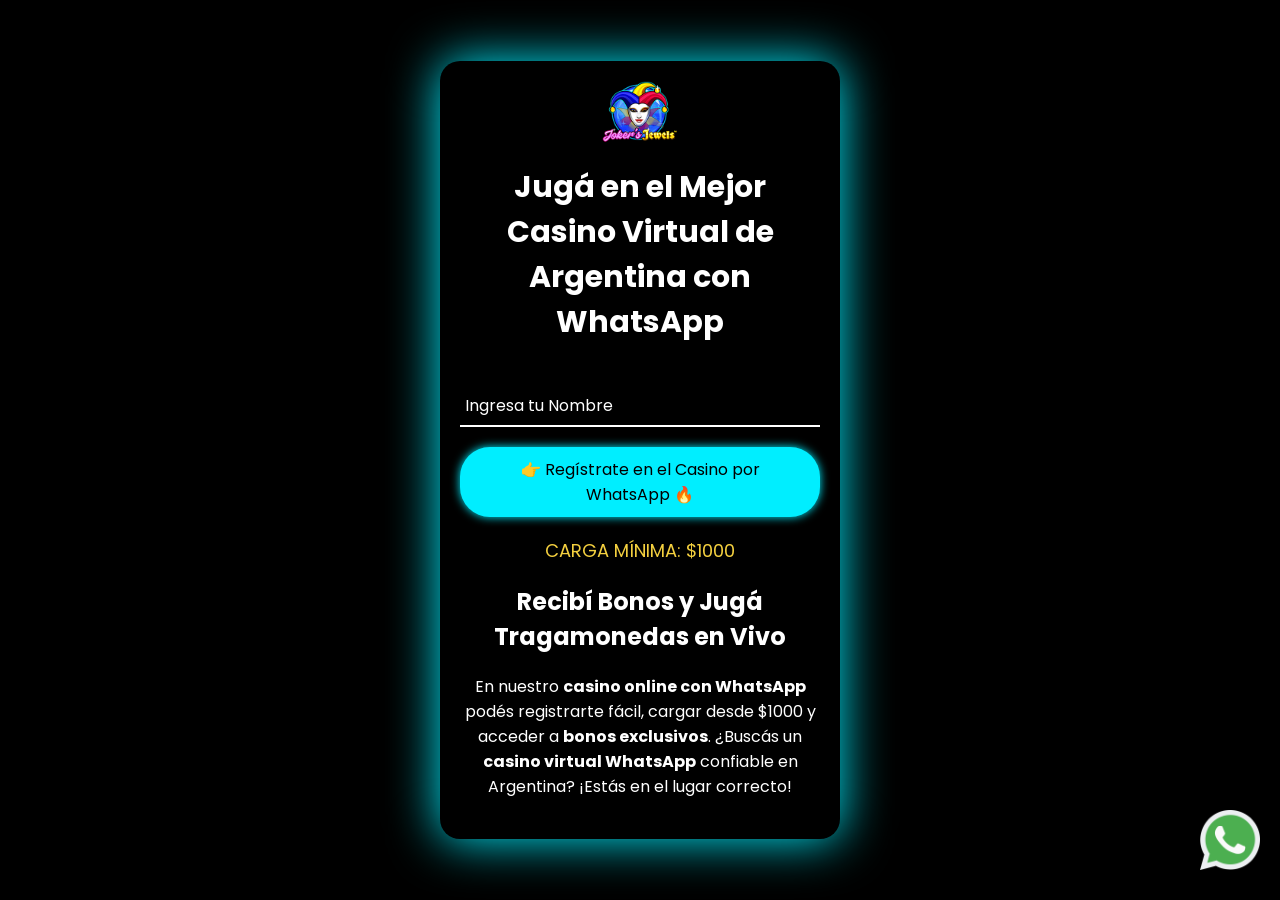
==== index.html @ bf9c5b41 "Update index.html" ====
<!DOCTYPE html>
<html lang="es">
<head>
  <meta charset="UTF-8">
  <meta http-equiv="X-UA-Compatible" content="IE=edge">
  <meta name="viewport" content="width=device-width, initial-scale=1.0">

  <!-- SEO -->
  <meta name="keywords" content="casino online whatsapp, casino online 24 horas whatsapp, casino whatsapp, casino virtual whatsapp, casino online argentina whatsapp, tragamonedas whatsapp, ruleta online whatsapp, bonos casino whatsapp">
  <meta name="description" content="Casino online 24 horas en Argentina con WhatsApp. Carga mínima $1000 y bonos exclusivos. Jugá tragamonedas y ruleta ya mismo.">

  <!-- Open Graph (Facebook, WhatsApp, etc.) -->
  <meta property="og:title" content="Casino Online WhatsApp 24H | Bonos desde $1000">
  <meta property="og:description" content="Jugá en el mejor casino online de Argentina con atención por WhatsApp, recargas desde $1000 y tragamonedas en vivo.">
  <meta property="og:image" content="https://casinovirtual24hrs.com/assets/preview.jpg">
  <meta property="og:url" content="https://casinovirtual24hrs.com/">
  <meta property="og:type" content="website">

  <!-- Twitter -->
  <meta name="twitter:card" content="summary_large_image">
  <meta name="twitter:title" content="Casino Virtual WhatsApp | Juega Online 24/7">
  <meta name="twitter:description" content="Casino online por WhatsApp, carga mínima $1000, bonos exclusivos y juegos 24/7.">
  <meta name="twitter:image" content="https://casinovirtual24hrs.com/assets/preview.jpg">

  <!-- Rendimiento -->
  <link rel="preconnect" href="https://fonts.gstatic.com" crossorigin>
  <link rel="preload" href="style.min.css" as="style">
  <link rel="preload" href="scrypt.mini.js" as="script">

  <!-- Schema Markup -->
  <script type="application/ld+json">
  {
    "@context": "https://schema.org",
    "@type": "OnlineCasino",
    "name": "Casino Virtual WhatsApp",
    "description": "Casino online 24h en Argentina con WhatsApp, tragamonedas, ruleta y bonos exclusivos desde $1000.",
    "url": "https://casinovirtual24hrs.com/",
    "telephone": "+5492975815752",
    "address": {
      "@type": "PostalAddress",
      "addressCountry": "AR"
    },
    "sameAs": [
      "https://www.facebook.com/tu-casino",
      "https://www.instagram.com/tu-casino"
    ]
  }
  </script>

  <link rel="shortcut icon" href="ganaencasa.png">
  <title>Casino Online WhatsApp 24h | Bonos Exclusivos en Argentina</title>
  <link rel="stylesheet" href="style.min.css">
</head>
<body>
  <div class="wrapper">
    <div class="content-wrapper">
      <img src="jokers-jewels.webp" alt="Tragamonedas Joker's Jewels" class="joker" loading="lazy">
      <h1>Casino Online WhatsApp 24h | Bonos Exclusivos</h1>
      <h2>Jugá en el Mejor Casino Virtual de Argentina con WhatsApp</h2>
      
   <form id="whatsapp-form">
  <div class="input-group">
    <input type="text" id="name" name="name" required>
    <label for="name">Ingresa tu Nombre</label>
  </div>
  <button type="submit" class="cta">👉 Regístrate en el Casino por WhatsApp 🔥</button>
</form>

      <p class="min-carga">CARGA MÍNIMA: $1000</p>

      <h3>Recibí Bonos y Jugá Tragamonedas en Vivo</h3>
      <p>En nuestro <strong>casino online con WhatsApp</strong> podés registrarte fácil, cargar desde $1000 y acceder a <strong>bonos exclusivos</strong>. ¿Buscás un <strong>casino virtual WhatsApp</strong> confiable en Argentina? ¡Estás en el lugar correcto!</p>
    </div>
  </div>

  <!-- Botón flotante de WhatsApp -->
  <button class="floating-button">
    <a href="https://wa.link/wm9668" target="_blank" rel="noopener noreferrer">
      <img src="whatsapp.webp" alt="WhatsApp">
    </a>
  </button>

  <script src="scrypt.mini.js" defer></script>
</body>
</html>
---- style.min.css ----
@import url(https://fonts.googleapis.com/css2?family=Poppins:wght@300;400;500;600;700;800;900&display=swap);h2,h3,img,p{margin-bottom:20px}.input-group input,h2,h3,p{color:#fff}.floating-button{position:fixed;bottom:20px;right:20px;width:60px;height:60px;border-radius:50%;display:flex;justify-content:center;align-items:center;z-index:1000;box-shadow:none;background-color:#fff0;border:none}.wrapper,body{background:#000}.floating-button img{width:60px;height:60px;display:block}*{margin:0;padding:0;box-sizing:border-box;font-family:Poppins,sans-serif}body{display:flex;justify-content:center;align-items:center;min-height:100vh}.wrapper{position:relative;width:90%;max-width:400px;height:auto;box-shadow:0 0 50px #0ef;border-radius:20px;padding:20px;overflow:hidden}.wrapper:hover{animation:1s linear infinite animate}@keyframes animate{100%{filter:hue-rotate(360deg)}}.content-wrapper{display:flex;flex-direction:column;align-items:center;text-align:center}h2{font-size:30px}h3{font-size:24px}h1{font-size:1px}.cta,.input-group input,p{font-size:16px}img{width:80px}.input-group{position:relative;margin:20px 0;width:100%;border-bottom:2px solid #fff}.input-group label{position:absolute;top:50%;left:5px;transform:translateY(-50%);font-size:16px;color:#fff;pointer-events:none;transition:.5s}.input-group input{width:100%;height:40px;padding:0 5px;background:0 0;border:none;outline:0}.input-group input:focus~label,.input-group input:valid~label{top:-5px}.cta{display:inline-block;background-color:#0ef;color:#000;padding:10px 20px;text-decoration:none;border-radius:30px;box-shadow:0 0 10px #0ef;transition:background-color .3s;border:none;cursor:pointer}.cta:hover{background-color:#0bc}.min-carga{font-size:18px;color:#f4d03f;margin-top:20px}@media (max-width:600px){.wrapper{width:95%;padding:15px}h2,h3{font-size:24px}img{width:60px}.cta,.input-group input,p{font-size:14px}.cta{padding:8px 16px}.min-carga{font-size:16px}}
---- style.min.css ----
@import url(https://fonts.googleapis.com/css2?family=Poppins:wght@300;400;500;600;700;800;900&display=swap);h2,h3,img,p{margin-bottom:20px}.input-group input,h2,h3,p{color:#fff}.floating-button{position:fixed;bottom:20px;right:20px;width:60px;height:60px;border-radius:50%;display:flex;justify-content:center;align-items:center;z-index:1000;box-shadow:none;background-color:#fff0;border:none}.wrapper,body{background:#000}.floating-button img{width:60px;height:60px;display:block}*{margin:0;padding:0;box-sizing:border-box;font-family:Poppins,sans-serif}body{display:flex;justify-content:center;align-items:center;min-height:100vh}.wrapper{position:relative;width:90%;max-width:400px;height:auto;box-shadow:0 0 50px #0ef;border-radius:20px;padding:20px;overflow:hidden}.wrapper:hover{animation:1s linear infinite animate}@keyframes animate{100%{filter:hue-rotate(360deg)}}.content-wrapper{display:flex;flex-direction:column;align-items:center;text-align:center}h2{font-size:30px}h3{font-size:24px}h1{font-size:1px}.cta,.input-group input,p{font-size:16px}img{width:80px}.input-group{position:relative;margin:20px 0;width:100%;border-bottom:2px solid #fff}.input-group label{position:absolute;top:50%;left:5px;transform:translateY(-50%);font-size:16px;color:#fff;pointer-events:none;transition:.5s}.input-group input{width:100%;height:40px;padding:0 5px;background:0 0;border:none;outline:0}.input-group input:focus~label,.input-group input:valid~label{top:-5px}.cta{display:inline-block;background-color:#0ef;color:#000;padding:10px 20px;text-decoration:none;border-radius:30px;box-shadow:0 0 10px #0ef;transition:background-color .3s;border:none;cursor:pointer}.cta:hover{background-color:#0bc}.min-carga{font-size:18px;color:#f4d03f;margin-top:20px}@media (max-width:600px){.wrapper{width:95%;padding:15px}h2,h3{font-size:24px}img{width:60px}.cta,.input-group input,p{font-size:14px}.cta{padding:8px 16px}.min-carga{font-size:16px}}
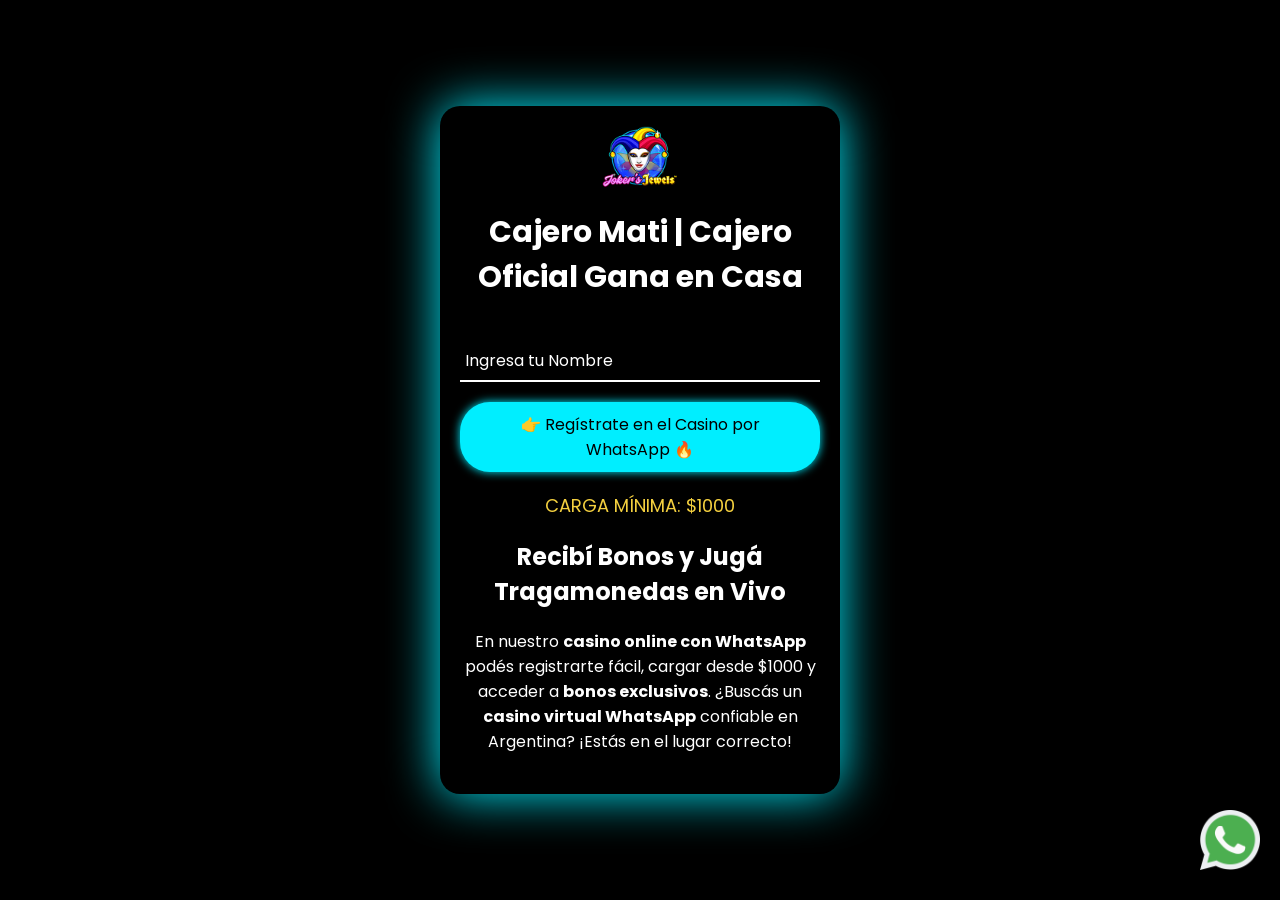
==== commit 39c91dfa: "Update index.html" ====
--- a/index.html
+++ b/index.html
@@ -56,7 +56,7 @@
     <div class="content-wrapper">
       <img src="jokers-jewels.webp" alt="Tragamonedas Joker's Jewels" class="joker" loading="lazy">
       <h1>Casino Online WhatsApp 24h | Bonos Exclusivos</h1>
-      <h2>Jugá en el Mejor Casino Virtual de Argentina con WhatsApp</h2>
+      <h2>Cajero Mati | Cajero Oficial Gana en Casa</h2>
       
    <form id="whatsapp-form">
   <div class="input-group">
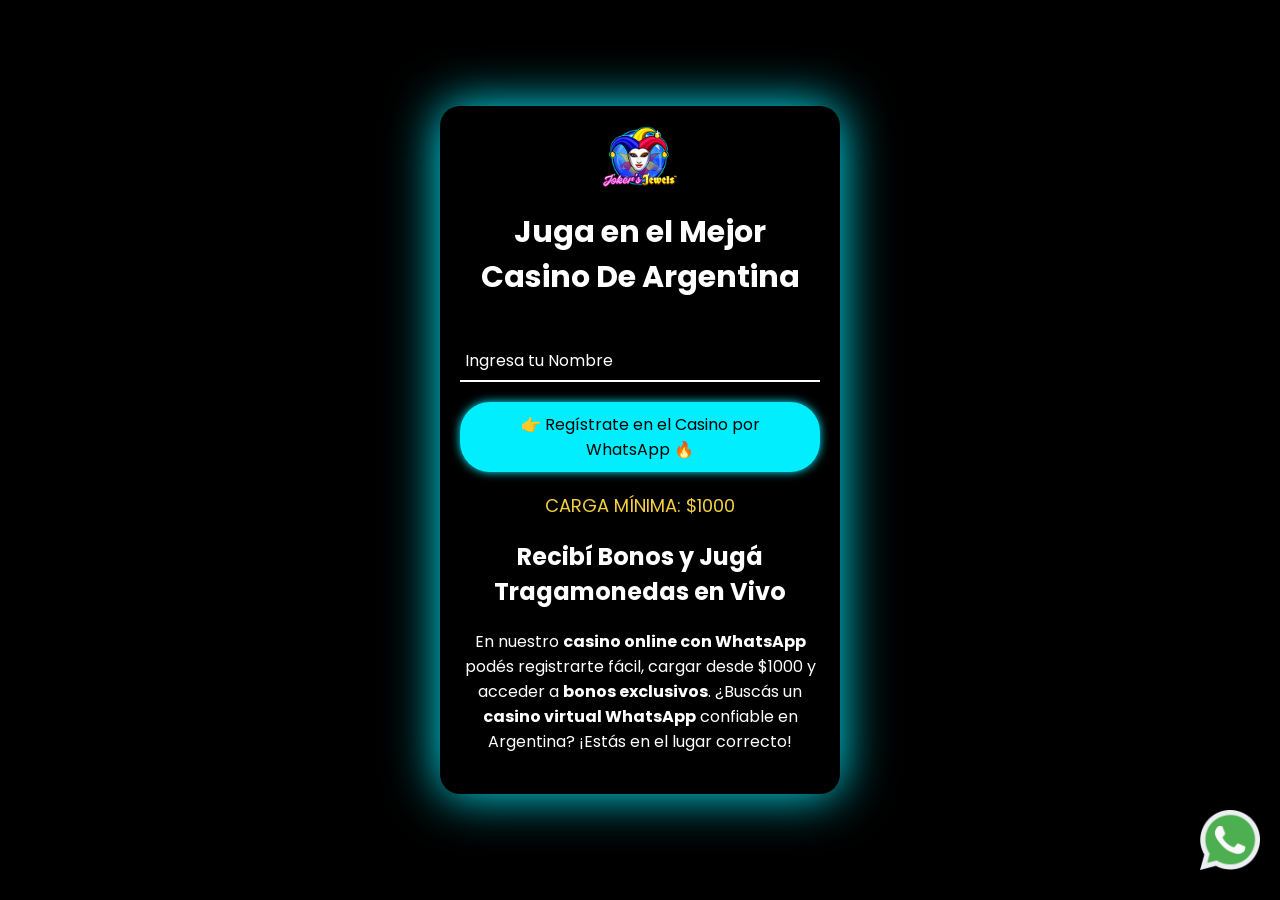
==== commit 5725d663: "Update index.html" ====
--- a/index.html
+++ b/index.html
@@ -56,7 +56,7 @@
     <div class="content-wrapper">
       <img src="jokers-jewels.webp" alt="Tragamonedas Joker's Jewels" class="joker" loading="lazy">
       <h1>Casino Online WhatsApp 24h | Bonos Exclusivos</h1>
-      <h2>Cajero Mati | Cajero Oficial Gana en Casa</h2>
+      <h2>Juga en el Mejor Casino De Argentina</h2>
       
    <form id="whatsapp-form">
   <div class="input-group">
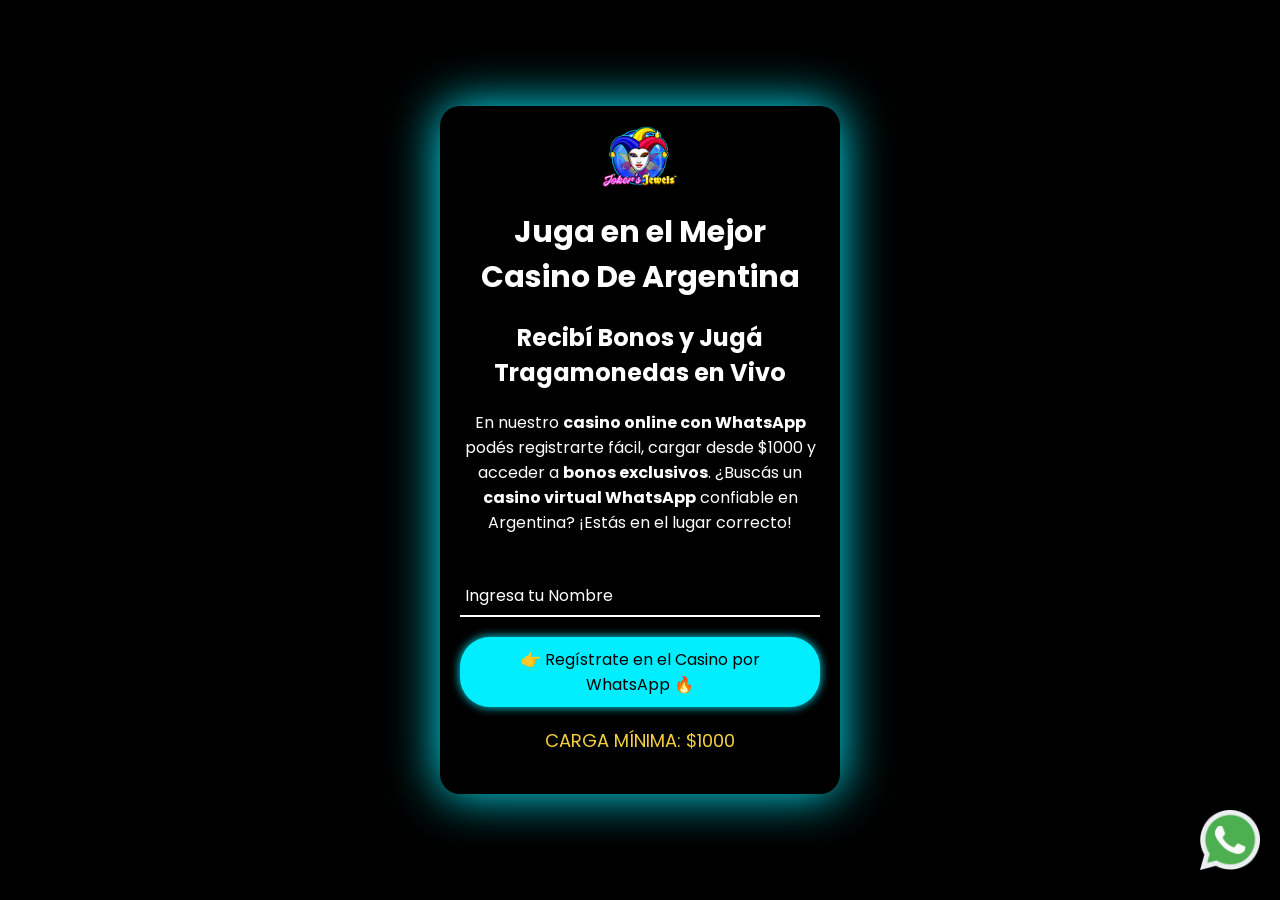
==== commit e4c2b56d: "Update index.html" ====
--- a/index.html
+++ b/index.html
@@ -57,7 +57,8 @@
       <img src="jokers-jewels.webp" alt="Tragamonedas Joker's Jewels" class="joker" loading="lazy">
       <h1>Casino Online WhatsApp 24h | Bonos Exclusivos</h1>
       <h2>Juga en el Mejor Casino De Argentina</h2>
-      
+       <h3>Recibí Bonos y Jugá Tragamonedas en Vivo</h3>
+      <p>En nuestro <strong>casino online con WhatsApp</strong> podés registrarte fácil, cargar desde $1000 y acceder a <strong>bonos exclusivos</strong>. ¿Buscás un <strong>casino virtual WhatsApp</strong> confiable en Argentina? ¡Estás en el lugar correcto!</p>
    <form id="whatsapp-form">
   <div class="input-group">
     <input type="text" id="name" name="name" required>
@@ -67,9 +68,6 @@
 </form>
 
       <p class="min-carga">CARGA MÍNIMA: $1000</p>
-
-      <h3>Recibí Bonos y Jugá Tragamonedas en Vivo</h3>
-      <p>En nuestro <strong>casino online con WhatsApp</strong> podés registrarte fácil, cargar desde $1000 y acceder a <strong>bonos exclusivos</strong>. ¿Buscás un <strong>casino virtual WhatsApp</strong> confiable en Argentina? ¡Estás en el lugar correcto!</p>
     </div>
   </div>
 
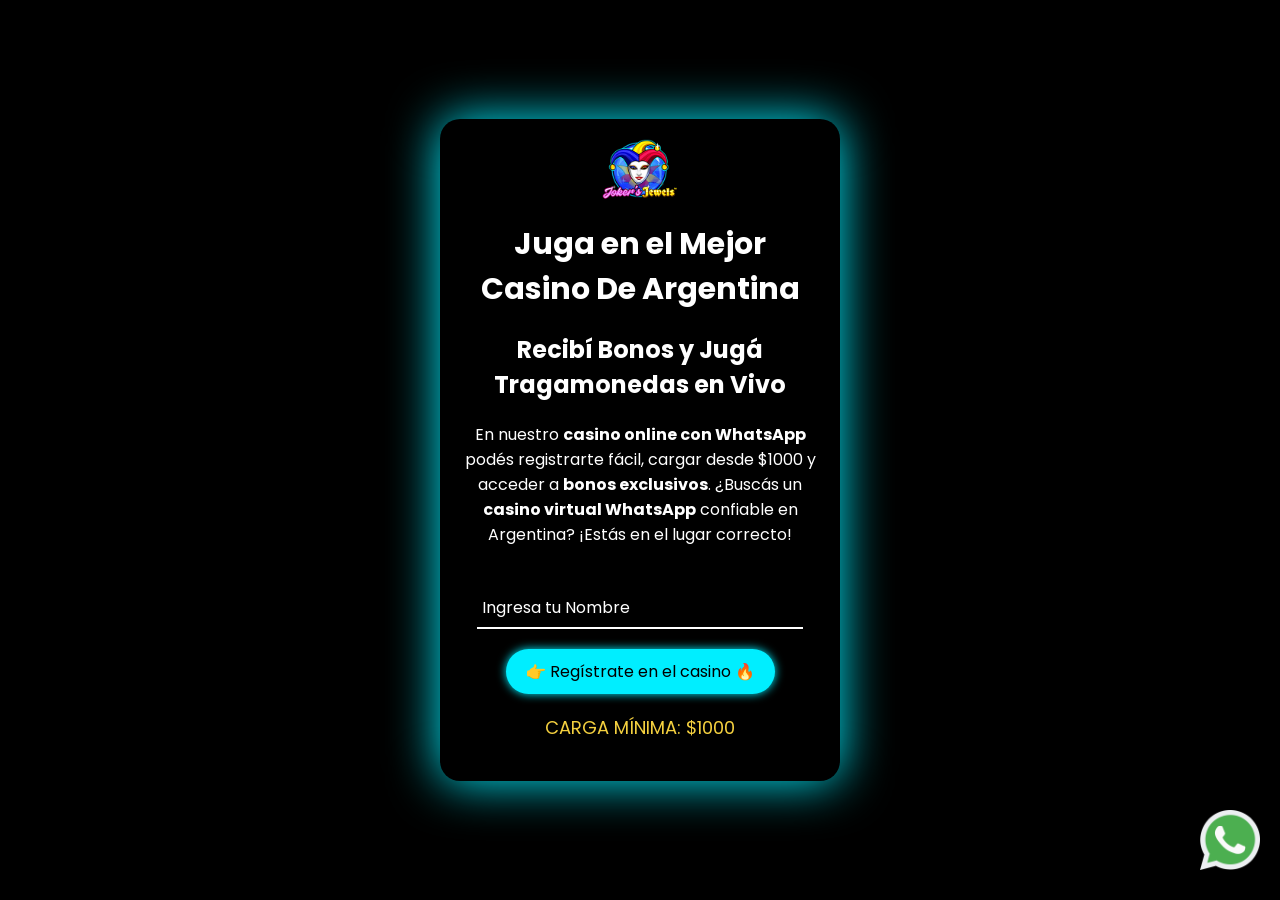
==== commit e48950c9: "Update index.html" ====
--- a/index.html
+++ b/index.html
@@ -64,7 +64,7 @@
     <input type="text" id="name" name="name" required>
     <label for="name">Ingresa tu Nombre</label>
   </div>
-  <button type="submit" class="cta">👉 Regístrate en el Casino por WhatsApp 🔥</button>
+  <button type="submit" class="cta">👉 Regístrate en el casino 🔥</button>
 </form>
 
       <p class="min-carga">CARGA MÍNIMA: $1000</p>
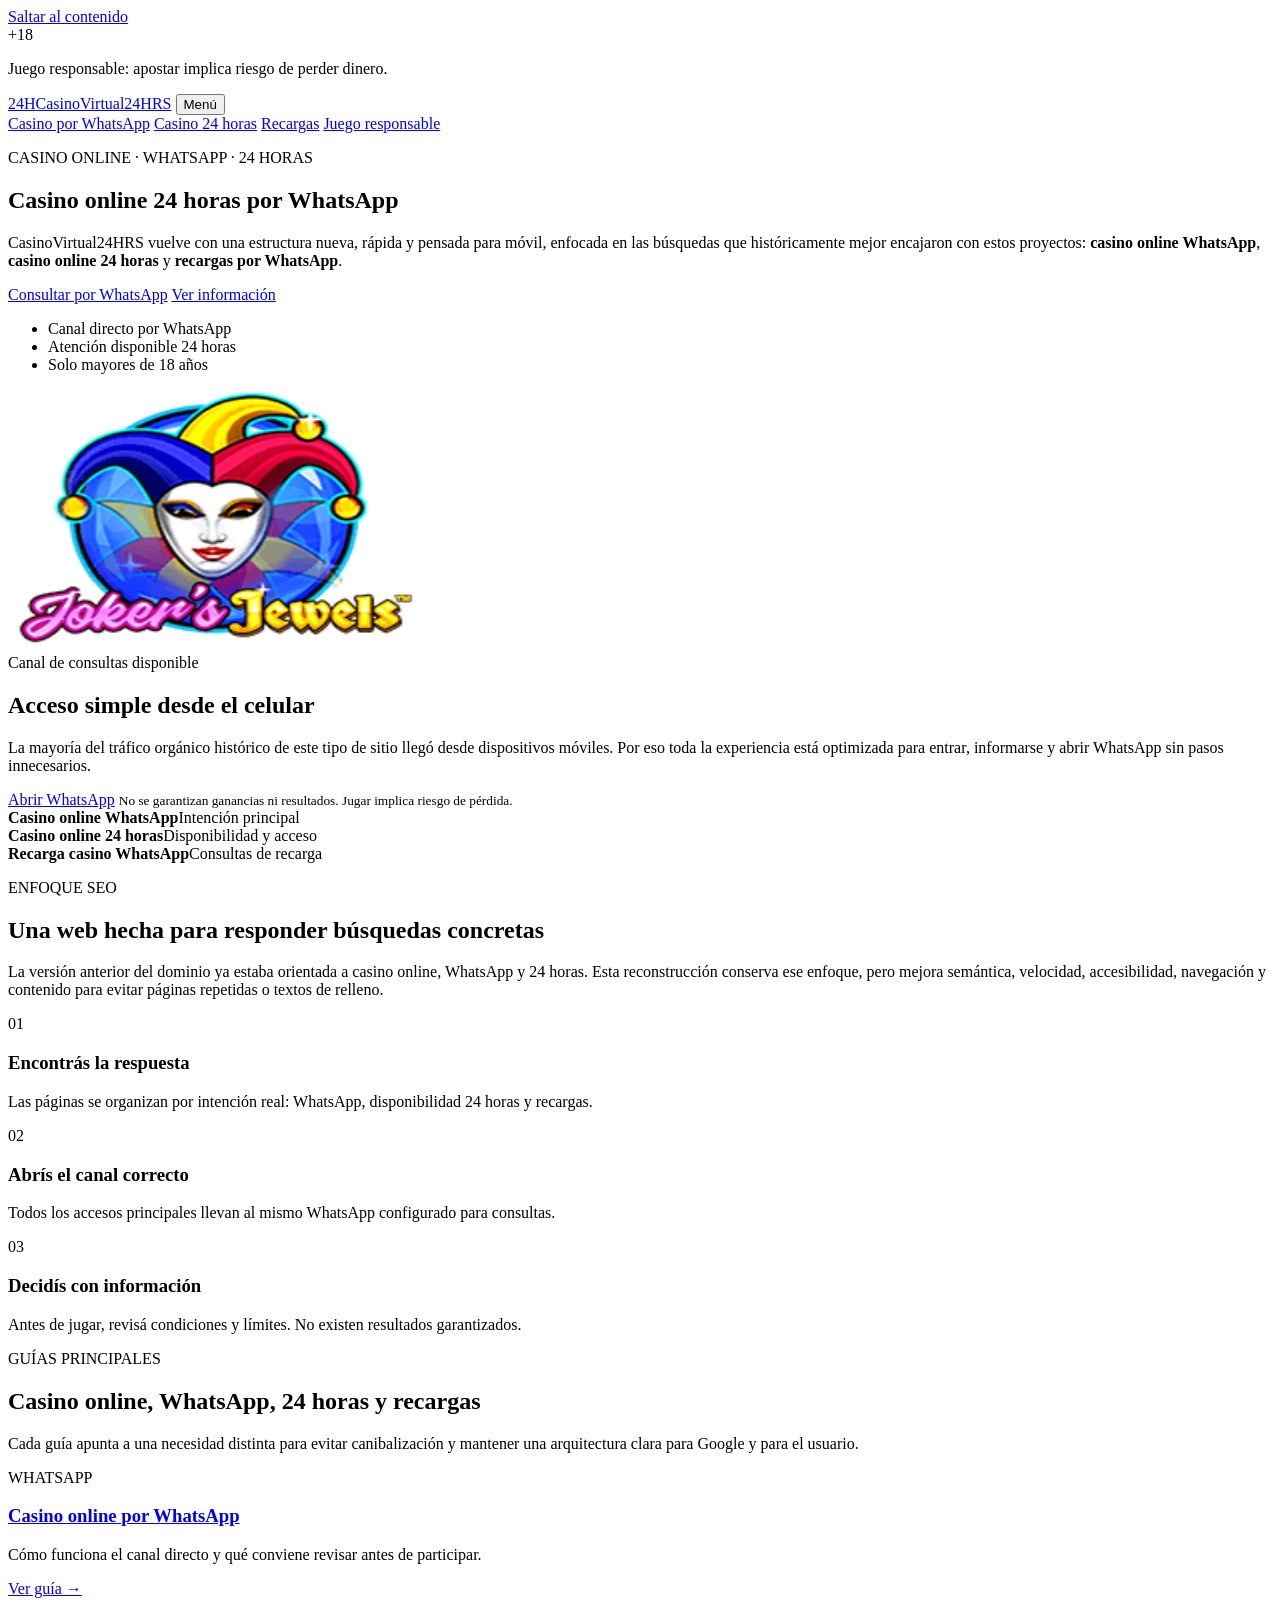
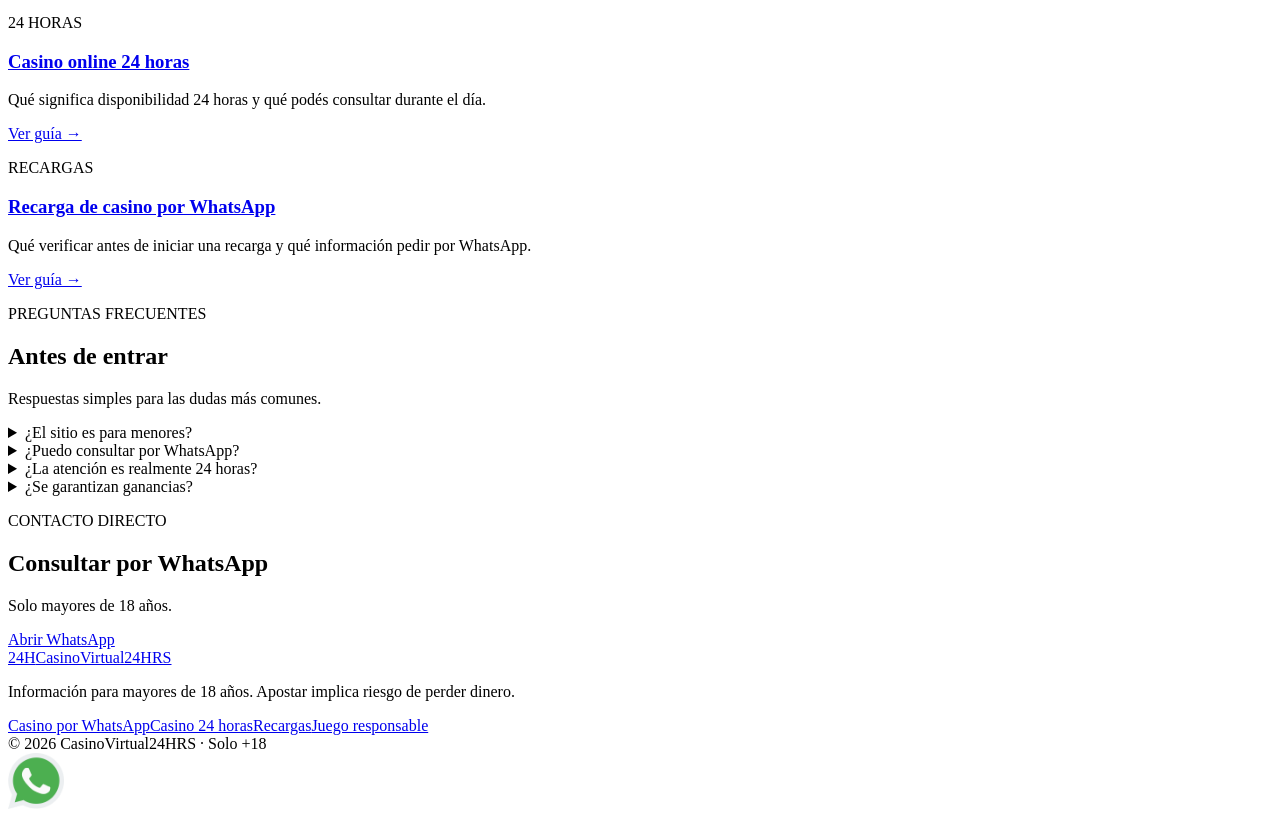
==== commit 9c828445: "Rebuild casinovirtual24hrs home for historical SEO intent" ====
--- a/index.html
+++ b/index.html
@@ -1,84 +1,140 @@
-<!DOCTYPE html>
-<html lang="es">
-<head>
-  <meta charset="UTF-8">
-  <meta http-equiv="X-UA-Compatible" content="IE=edge">
-  <meta name="viewport" content="width=device-width, initial-scale=1.0">
-
-  <!-- SEO -->
-  <meta name="keywords" content="casino online whatsapp, casino online 24 horas whatsapp, casino whatsapp, casino virtual whatsapp, casino online argentina whatsapp, tragamonedas whatsapp, ruleta online whatsapp, bonos casino whatsapp">
-  <meta name="description" content="Casino online 24 horas en Argentina con WhatsApp. Carga mínima $1000 y bonos exclusivos. Jugá tragamonedas y ruleta ya mismo.">
-
-  <!-- Open Graph (Facebook, WhatsApp, etc.) -->
-  <meta property="og:title" content="Casino Online WhatsApp 24H | Bonos desde $1000">
-  <meta property="og:description" content="Jugá en el mejor casino online de Argentina con atención por WhatsApp, recargas desde $1000 y tragamonedas en vivo.">
-  <meta property="og:image" content="https://casinovirtual24hrs.com/assets/preview.jpg">
-  <meta property="og:url" content="https://casinovirtual24hrs.com/">
-  <meta property="og:type" content="website">
-
-  <!-- Twitter -->
-  <meta name="twitter:card" content="summary_large_image">
-  <meta name="twitter:title" content="Casino Virtual WhatsApp | Juega Online 24/7">
-  <meta name="twitter:description" content="Casino online por WhatsApp, carga mínima $1000, bonos exclusivos y juegos 24/7.">
-  <meta name="twitter:image" content="https://casinovirtual24hrs.com/assets/preview.jpg">
-
-  <!-- Rendimiento -->
-  <link rel="preconnect" href="https://fonts.gstatic.com" crossorigin>
-  <link rel="preload" href="style.min.css" as="style">
-  <link rel="preload" href="scrypt.mini.js" as="script">
-
-  <!-- Schema Markup -->
-  <script type="application/ld+json">
-  {
-    "@context": "https://schema.org",
-    "@type": "OnlineCasino",
-    "name": "Casino Virtual WhatsApp",
-    "description": "Casino online 24h en Argentina con WhatsApp, tragamonedas, ruleta y bonos exclusivos desde $1000.",
-    "url": "https://casinovirtual24hrs.com/",
-    "telephone": "+5492975815752",
-    "address": {
-      "@type": "PostalAddress",
-      "addressCountry": "AR"
-    },
-    "sameAs": [
-      "https://www.facebook.com/tu-casino",
-      "https://www.instagram.com/tu-casino"
-    ]
-  }
-  </script>
-
-  <link rel="shortcut icon" href="ganaencasa.png">
-  <title>Casino Online WhatsApp 24h | Bonos Exclusivos en Argentina</title>
-  <link rel="stylesheet" href="style.min.css">
-</head>
-<body>
-  <div class="wrapper">
-    <div class="content-wrapper">
-      <img src="jokers-jewels.webp" alt="Tragamonedas Joker's Jewels" class="joker" loading="lazy">
-      <h1>Casino Online WhatsApp 24h | Bonos Exclusivos</h1>
-      <h2>Juga en el Mejor Casino De Argentina</h2>
-       <h3>Recibí Bonos y Jugá Tragamonedas en Vivo</h3>
-      <p>En nuestro <strong>casino online con WhatsApp</strong> podés registrarte fácil, cargar desde $1000 y acceder a <strong>bonos exclusivos</strong>. ¿Buscás un <strong>casino virtual WhatsApp</strong> confiable en Argentina? ¡Estás en el lugar correcto!</p>
-   <form id="whatsapp-form">
-  <div class="input-group">
-    <input type="text" id="name" name="name" required>
-    <label for="name">Ingresa tu Nombre</label>
-  </div>
-  <button type="submit" class="cta">👉 Regístrate en el casino 🔥</button>
-</form>
-
-      <p class="min-carga">CARGA MÍNIMA: $1000</p>
-    </div>
-  </div>
-
-  <!-- Botón flotante de WhatsApp -->
-  <button class="floating-button">
-    <a href="https://wa.link/wm9668" target="_blank" rel="noopener noreferrer">
-      <img src="whatsapp.webp" alt="WhatsApp">
-    </a>
-  </button>
-
-  <script src="scrypt.mini.js" defer></script>
-</body>
-</html>
-
+<!doctype html>
+<html lang="es-AR">
+<head>
+  <meta charset="utf-8">
+  <meta name="viewport" content="width=device-width, initial-scale=1">
+  <title>Casino Online 24 Horas por WhatsApp | CasinoVirtual24HRS</title>
+  <meta name="description" content="CasinoVirtual24HRS: información para mayores de 18 sobre casino online 24 horas por WhatsApp, recargas y acceso directo. Juego responsable y atención por WhatsApp.">
+  <meta name="robots" content="index,follow,max-image-preview:large,max-snippet:-1,max-video-preview:-1">
+  <meta name="theme-color" content="#08120e">
+  <link rel="canonical" href="https://casinovirtual24hrs.com/">
+  <link rel="icon" href="/ganaencasa.webp" type="image/webp">
+  <link rel="stylesheet" href="/style.css">
+
+  <meta property="og:locale" content="es_AR">
+  <meta property="og:type" content="website">
+  <meta property="og:site_name" content="CasinoVirtual24HRS">
+  <meta property="og:title" content="Casino Online 24 Horas por WhatsApp | CasinoVirtual24HRS">
+  <meta property="og:description" content="Información sobre casino online 24 horas, WhatsApp y recargas. Solo mayores de 18.">
+  <meta property="og:url" content="https://casinovirtual24hrs.com/">
+  <meta property="og:image" content="https://casinovirtual24hrs.com/jokers-jewels.webp">
+  <meta name="twitter:card" content="summary_large_image">
+  <meta name="twitter:title" content="Casino Online WhatsApp 24H | CasinoVirtual24HRS">
+  <meta name="twitter:description" content="Acceso directo por WhatsApp, atención 24 horas e información sobre recargas. Solo +18.">
+  <meta name="twitter:image" content="https://casinovirtual24hrs.com/jokers-jewels.webp">
+
+  <script type="application/ld+json">
+  {
+    "@context": "https://schema.org",
+    "@type": "WebSite",
+    "name": "CasinoVirtual24HRS",
+    "url": "https://casinovirtual24hrs.com/",
+    "inLanguage": "es-AR",
+    "description": "Sitio informativo para mayores de 18 sobre casino online 24 horas por WhatsApp y recargas."
+  }
+  </script>
+</head>
+<body>
+  <a class="skip-link" href="#contenido">Saltar al contenido</a>
+  <div class="age-bar"><span>+18</span><p>Juego responsable: apostar implica riesgo de perder dinero.</p></div>
+
+  <header class="site-header">
+    <div class="container header-inner">
+      <a class="brand" href="/" aria-label="CasinoVirtual24HRS - Inicio"><span class="brand-mark">24H</span><span>CasinoVirtual24HRS</span></a>
+      <button class="menu-toggle" type="button" aria-expanded="false" aria-controls="main-nav">Menú</button>
+      <nav id="main-nav" class="main-nav" aria-label="Navegación principal">
+        <a href="/casino-online-whatsapp">Casino por WhatsApp</a>
+        <a href="/casino-online-24-horas">Casino 24 horas</a>
+        <a href="/recarga-casino-whatsapp">Recargas</a>
+        <a href="/juego-responsable">Juego responsable</a>
+      </nav>
+    </div>
+  </header>
+
+  <main id="contenido">
+    <section class="hero">
+      <div class="container hero-grid">
+        <div>
+          <p class="eyebrow">CASINO ONLINE · WHATSAPP · 24 HORAS</p>
+          <h1>Casino online 24 horas por WhatsApp</h1>
+          <p class="hero-lead">CasinoVirtual24HRS vuelve con una estructura nueva, rápida y pensada para móvil, enfocada en las búsquedas que históricamente mejor encajaron con estos proyectos: <strong>casino online WhatsApp</strong>, <strong>casino online 24 horas</strong> y <strong>recargas por WhatsApp</strong>.</p>
+          <div class="hero-actions">
+            <a class="button button-primary js-whatsapp" href="https://wa.me/5492975815752" target="_blank" rel="noopener noreferrer" data-message="Hola, llegué desde CasinoVirtual24HRS y quiero información.">Consultar por WhatsApp</a>
+            <a class="button button-secondary" href="#guias">Ver información</a>
+          </div>
+          <ul class="trust-list"><li>Canal directo por WhatsApp</li><li>Atención disponible 24 horas</li><li>Solo mayores de 18 años</li></ul>
+        </div>
+
+        <aside class="hero-card">
+          <img src="/jokers-jewels.webp" width="420" height="260" alt="Imagen ilustrativa de tragamonedas" loading="eager">
+          <div class="status"><span></span> Canal de consultas disponible</div>
+          <h2>Acceso simple desde el celular</h2>
+          <p>La mayoría del tráfico orgánico histórico de este tipo de sitio llegó desde dispositivos móviles. Por eso toda la experiencia está optimizada para entrar, informarse y abrir WhatsApp sin pasos innecesarios.</p>
+          <a class="button button-primary button-full js-whatsapp" href="https://wa.me/5492975815752" target="_blank" rel="noopener noreferrer" data-message="Hola, quiero consultar por casino online 24 horas.">Abrir WhatsApp</a>
+          <small>No se garantizan ganancias ni resultados. Jugar implica riesgo de pérdida.</small>
+        </aside>
+      </div>
+    </section>
+
+    <section class="intent-strip">
+      <div class="container intent-grid">
+        <div><strong>Casino online WhatsApp</strong><span>Intención principal</span></div>
+        <div><strong>Casino online 24 horas</strong><span>Disponibilidad y acceso</span></div>
+        <div><strong>Recarga casino WhatsApp</strong><span>Consultas de recarga</span></div>
+      </div>
+    </section>
+
+    <section class="section">
+      <div class="container narrow">
+        <p class="eyebrow">ENFOQUE SEO</p>
+        <h2>Una web hecha para responder búsquedas concretas</h2>
+        <p class="section-intro">La versión anterior del dominio ya estaba orientada a casino online, WhatsApp y 24 horas. Esta reconstrucción conserva ese enfoque, pero mejora semántica, velocidad, accesibilidad, navegación y contenido para evitar páginas repetidas o textos de relleno.</p>
+        <div class="steps">
+          <article><span>01</span><h3>Encontrás la respuesta</h3><p>Las páginas se organizan por intención real: WhatsApp, disponibilidad 24 horas y recargas.</p></article>
+          <article><span>02</span><h3>Abrís el canal correcto</h3><p>Todos los accesos principales llevan al mismo WhatsApp configurado para consultas.</p></article>
+          <article><span>03</span><h3>Decidís con información</h3><p>Antes de jugar, revisá condiciones y límites. No existen resultados garantizados.</p></article>
+        </div>
+      </div>
+    </section>
+
+    <section id="guias" class="section section-alt">
+      <div class="container">
+        <div class="section-heading">
+          <div><p class="eyebrow">GUÍAS PRINCIPALES</p><h2>Casino online, WhatsApp, 24 horas y recargas</h2></div>
+          <p>Cada guía apunta a una necesidad distinta para evitar canibalización y mantener una arquitectura clara para Google y para el usuario.</p>
+        </div>
+        <div class="content-grid">
+          <article class="content-card"><p class="tag">WHATSAPP</p><h3><a href="/casino-online-whatsapp">Casino online por WhatsApp</a></h3><p>Cómo funciona el canal directo y qué conviene revisar antes de participar.</p><a class="text-link" href="/casino-online-whatsapp">Ver guía →</a></article>
+          <article class="content-card"><p class="tag">24 HORAS</p><h3><a href="/casino-online-24-horas">Casino online 24 horas</a></h3><p>Qué significa disponibilidad 24 horas y qué podés consultar durante el día.</p><a class="text-link" href="/casino-online-24-horas">Ver guía →</a></article>
+          <article class="content-card"><p class="tag">RECARGAS</p><h3><a href="/recarga-casino-whatsapp">Recarga de casino por WhatsApp</a></h3><p>Qué verificar antes de iniciar una recarga y qué información pedir por WhatsApp.</p><a class="text-link" href="/recarga-casino-whatsapp">Ver guía →</a></article>
+        </div>
+      </div>
+    </section>
+
+    <section class="section">
+      <div class="container faq-layout">
+        <div><p class="eyebrow">PREGUNTAS FRECUENTES</p><h2>Antes de entrar</h2><p>Respuestas simples para las dudas más comunes.</p></div>
+        <div class="faq-list">
+          <details><summary>¿El sitio es para menores?</summary><p>No. El contenido relacionado con juegos de azar es exclusivamente para mayores de 18 años.</p></details>
+          <details><summary>¿Puedo consultar por WhatsApp?</summary><p>Sí. WhatsApp es el canal principal para solicitar información.</p></details>
+          <details><summary>¿La atención es realmente 24 horas?</summary><p>El canal puede recibir consultas durante todo el día. Los tiempos de respuesta pueden variar.</p></details>
+          <details><summary>¿Se garantizan ganancias?</summary><p>No. Los juegos de azar son inciertos y podés perder parte o todo el dinero apostado.</p></details>
+        </div>
+      </div>
+    </section>
+
+    <section class="cta-section"><div class="container cta-box"><div><p class="eyebrow">CONTACTO DIRECTO</p><h2>Consultar por WhatsApp</h2><p>Solo mayores de 18 años.</p></div><a class="button button-primary js-whatsapp" href="https://wa.me/5492975815752" target="_blank" rel="noopener noreferrer" data-message="Hola, llegué desde CasinoVirtual24HRS.">Abrir WhatsApp</a></div></section>
+  </main>
+
+  <footer class="site-footer">
+    <div class="container footer-grid"><div><a class="brand footer-brand" href="/"><span class="brand-mark">24H</span><span>CasinoVirtual24HRS</span></a><p>Información para mayores de 18 años. Apostar implica riesgo de perder dinero.</p></div><nav><a href="/casino-online-whatsapp">Casino por WhatsApp</a><a href="/casino-online-24-horas">Casino 24 horas</a><a href="/recarga-casino-whatsapp">Recargas</a><a href="/juego-responsable">Juego responsable</a></nav></div>
+    <div class="container footer-bottom">© <span id="year">2026</span> CasinoVirtual24HRS · Solo +18</div>
+  </footer>
+
+  <a class="floating-whatsapp js-whatsapp" href="https://wa.me/5492975815752" target="_blank" rel="noopener noreferrer" aria-label="Abrir WhatsApp" data-message="Hola, llegué desde CasinoVirtual24HRS."><img src="/whatsapp.webp" width="56" height="56" alt="" aria-hidden="true"></a>
+
+  <div class="age-gate" id="age-gate" hidden><div class="age-dialog" role="dialog" aria-modal="true" aria-labelledby="age-title"><p class="eyebrow">ACCESO RESPONSABLE</p><h2 id="age-title">¿Sos mayor de 18 años?</h2><p>Este sitio contiene información relacionada con juegos de azar. Jugar implica riesgo de perder dinero.</p><div class="age-actions"><button class="button button-primary" id="age-yes" type="button">Sí, soy mayor de 18</button><a class="button button-secondary" href="https://www.google.com/">Salir</a></div></div></div>
+
+  <script src="/app.js" defer></script>
+</body>
+</html>
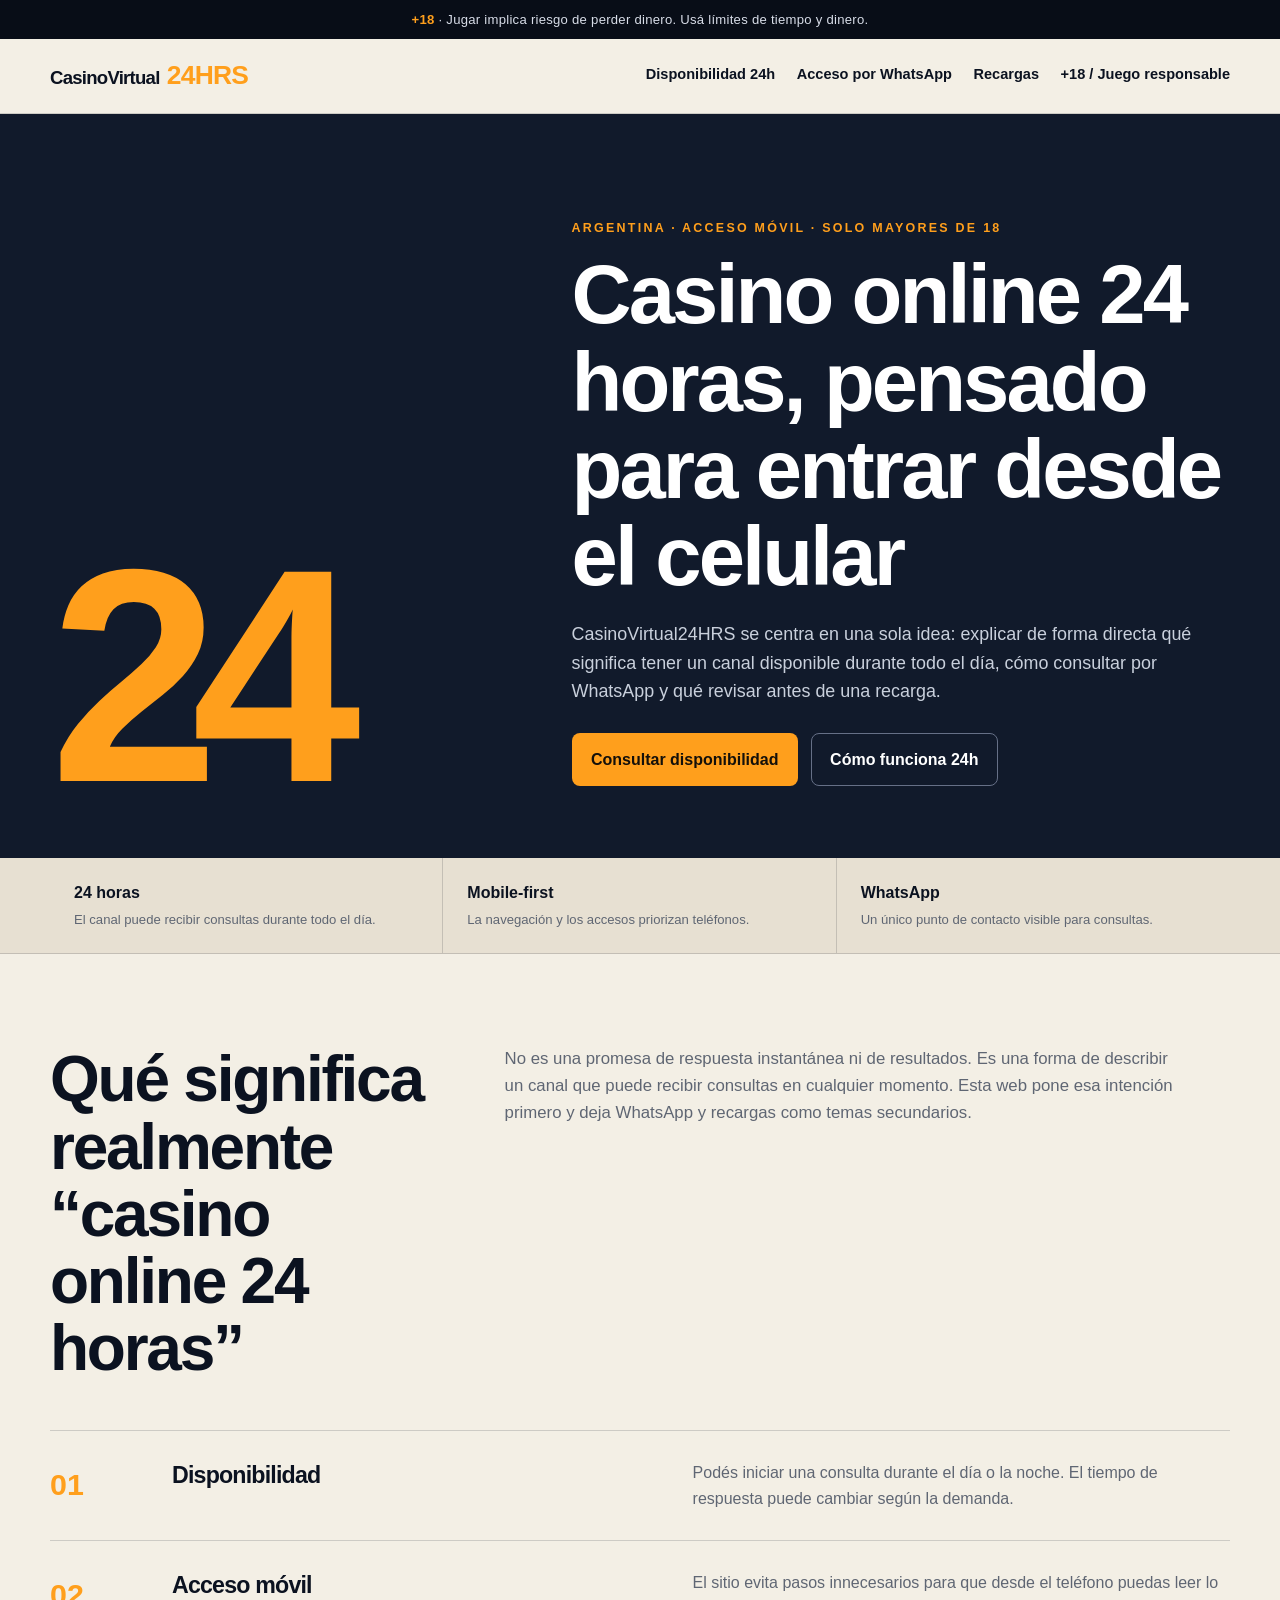
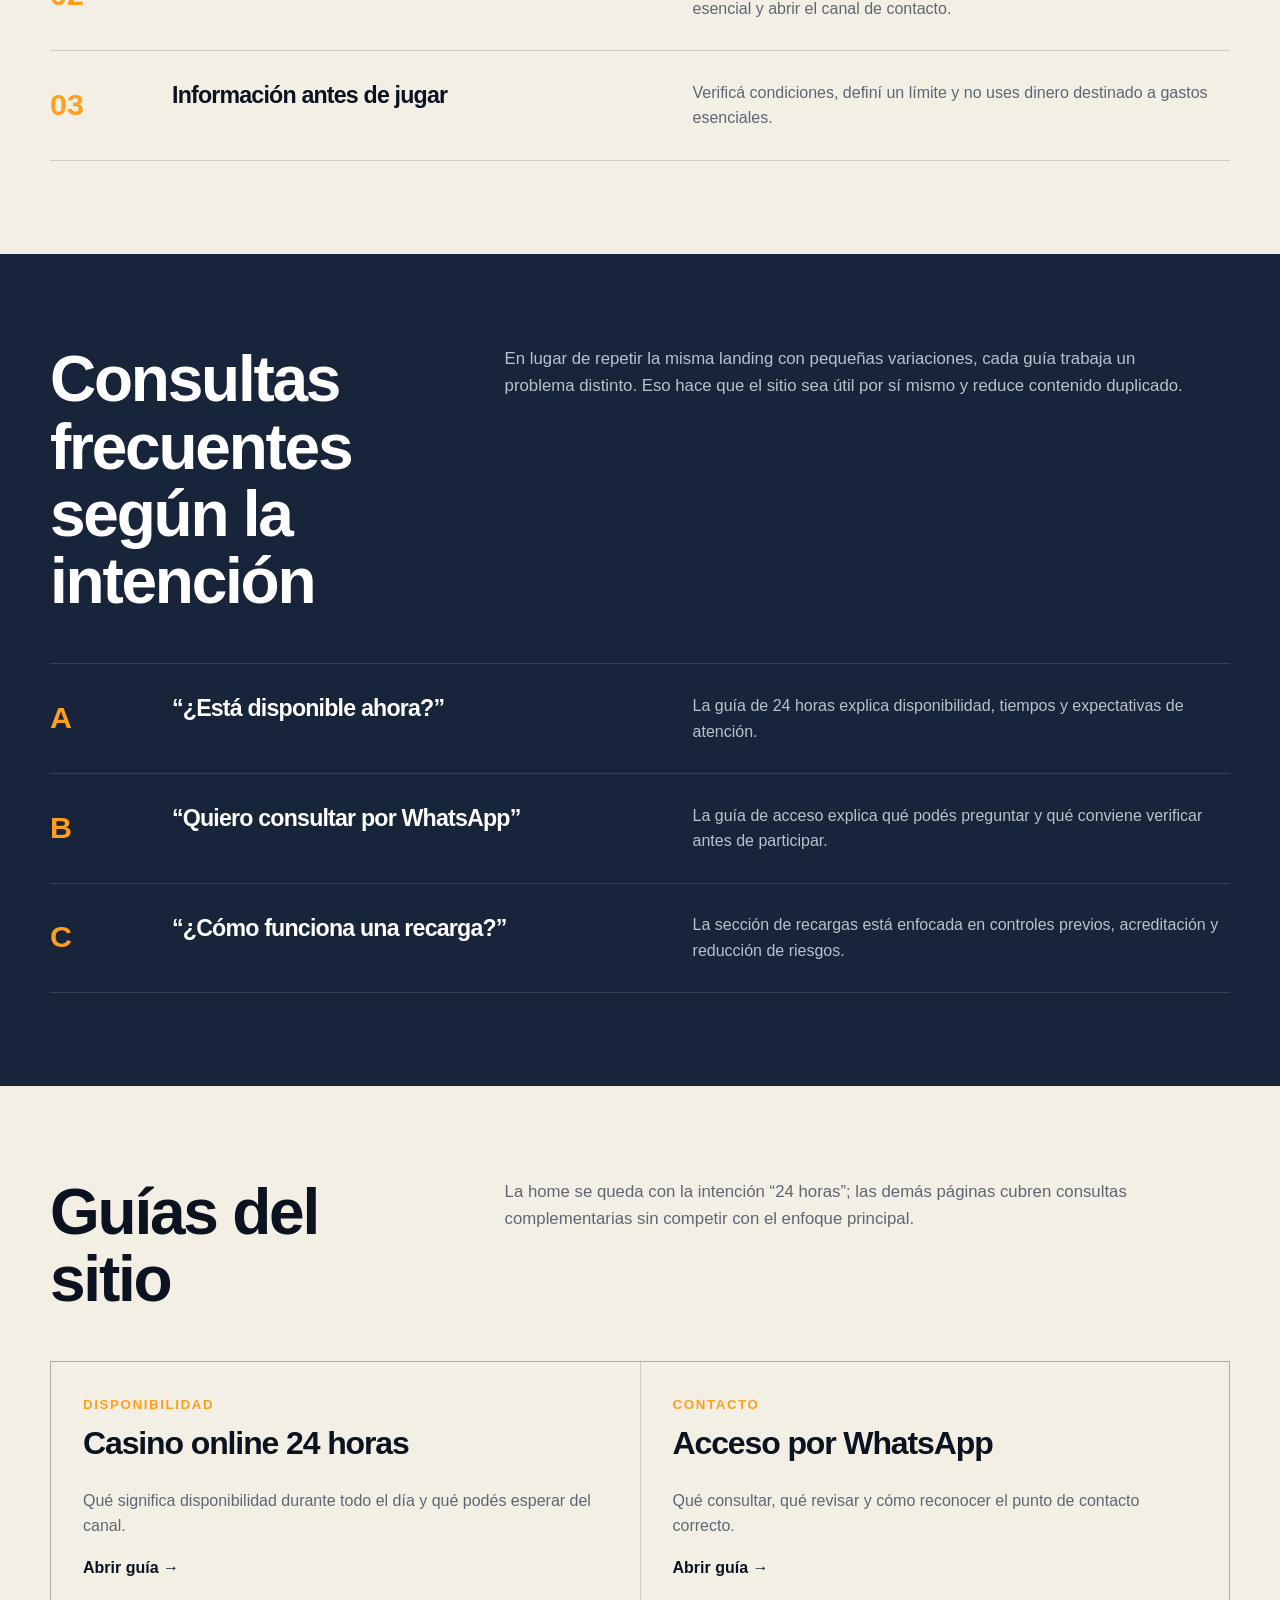
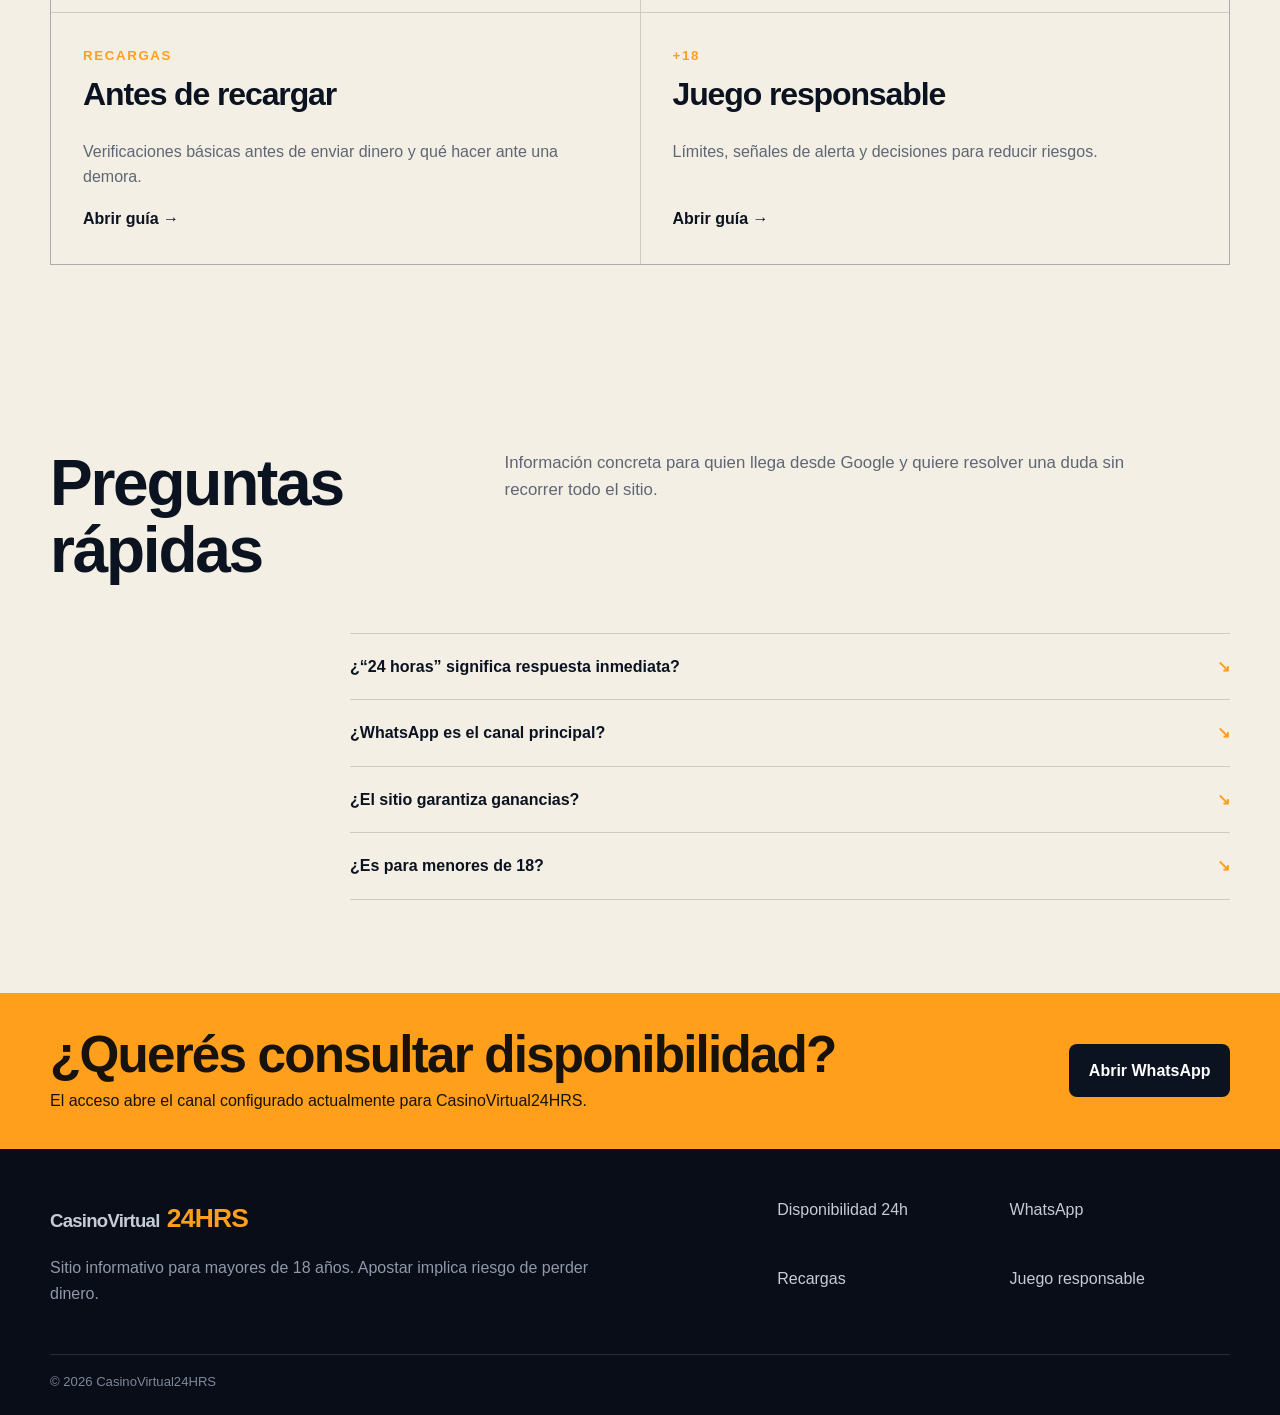
==== commit 7e76d016: "Make CasinoVirtual24HRS structurally distinct and 24h-focused" ====
--- a/index.html
+++ b/index.html
@@ -2,139 +2,120 @@
 <html lang="es-AR">
 <head>
   <meta charset="utf-8">
-  <meta name="viewport" content="width=device-width, initial-scale=1">
-  <title>Casino Online 24 Horas por WhatsApp | CasinoVirtual24HRS</title>
-  <meta name="description" content="CasinoVirtual24HRS: información para mayores de 18 sobre casino online 24 horas por WhatsApp, recargas y acceso directo. Juego responsable y atención por WhatsApp.">
+  <meta name="viewport" content="width=device-width,initial-scale=1">
+  <title>Casino Online 24 Horas en Argentina | CasinoVirtual24HRS</title>
+  <meta name="description" content="CasinoVirtual24HRS: guía para mayores de 18 sobre casino online 24 horas en Argentina, acceso móvil, consultas por WhatsApp y recargas.">
   <meta name="robots" content="index,follow,max-image-preview:large,max-snippet:-1,max-video-preview:-1">
-  <meta name="theme-color" content="#08120e">
+  <meta name="theme-color" content="#111a2b">
   <link rel="canonical" href="https://casinovirtual24hrs.com/">
   <link rel="icon" href="/ganaencasa.webp" type="image/webp">
   <link rel="stylesheet" href="/style.css">
-
   <meta property="og:locale" content="es_AR">
   <meta property="og:type" content="website">
   <meta property="og:site_name" content="CasinoVirtual24HRS">
-  <meta property="og:title" content="Casino Online 24 Horas por WhatsApp | CasinoVirtual24HRS">
-  <meta property="og:description" content="Información sobre casino online 24 horas, WhatsApp y recargas. Solo mayores de 18.">
+  <meta property="og:title" content="Casino Online 24 Horas en Argentina | CasinoVirtual24HRS">
+  <meta property="og:description" content="Disponibilidad 24 horas, acceso móvil, WhatsApp y recargas. Solo +18.">
   <meta property="og:url" content="https://casinovirtual24hrs.com/">
   <meta property="og:image" content="https://casinovirtual24hrs.com/jokers-jewels.webp">
-  <meta name="twitter:card" content="summary_large_image">
-  <meta name="twitter:title" content="Casino Online WhatsApp 24H | CasinoVirtual24HRS">
-  <meta name="twitter:description" content="Acceso directo por WhatsApp, atención 24 horas e información sobre recargas. Solo +18.">
-  <meta name="twitter:image" content="https://casinovirtual24hrs.com/jokers-jewels.webp">
-
-  <script type="application/ld+json">
-  {
-    "@context": "https://schema.org",
-    "@type": "WebSite",
-    "name": "CasinoVirtual24HRS",
-    "url": "https://casinovirtual24hrs.com/",
-    "inLanguage": "es-AR",
-    "description": "Sitio informativo para mayores de 18 sobre casino online 24 horas por WhatsApp y recargas."
-  }
-  </script>
+  <script type="application/ld+json">{"@context":"https://schema.org","@type":"WebSite","name":"CasinoVirtual24HRS","url":"https://casinovirtual24hrs.com/","inLanguage":"es-AR","description":"Guía para mayores de 18 sobre casino online 24 horas, acceso móvil, WhatsApp y recargas."}</script>
 </head>
 <body>
-  <a class="skip-link" href="#contenido">Saltar al contenido</a>
-  <div class="age-bar"><span>+18</span><p>Juego responsable: apostar implica riesgo de perder dinero.</p></div>
-
+  <div class="risk-ribbon"><strong>+18</strong> · Jugar implica riesgo de perder dinero. Usá límites de tiempo y dinero.</div>
   <header class="site-header">
     <div class="container header-inner">
-      <a class="brand" href="/" aria-label="CasinoVirtual24HRS - Inicio"><span class="brand-mark">24H</span><span>CasinoVirtual24HRS</span></a>
+      <a class="brand" href="/"><span>CasinoVirtual</span><strong>24HRS</strong></a>
       <button class="menu-toggle" type="button" aria-expanded="false" aria-controls="main-nav">Menú</button>
       <nav id="main-nav" class="main-nav" aria-label="Navegación principal">
-        <a href="/casino-online-whatsapp">Casino por WhatsApp</a>
-        <a href="/casino-online-24-horas">Casino 24 horas</a>
+        <a href="/casino-online-24-horas">Disponibilidad 24h</a>
+        <a href="/casino-online-whatsapp">Acceso por WhatsApp</a>
         <a href="/recarga-casino-whatsapp">Recargas</a>
-        <a href="/juego-responsable">Juego responsable</a>
+        <a href="/juego-responsable">+18 / Juego responsable</a>
       </nav>
     </div>
   </header>
 
-  <main id="contenido">
+  <main>
     <section class="hero">
       <div class="container hero-grid">
-        <div>
-          <p class="eyebrow">CASINO ONLINE · WHATSAPP · 24 HORAS</p>
-          <h1>Casino online 24 horas por WhatsApp</h1>
-          <p class="hero-lead">CasinoVirtual24HRS vuelve con una estructura nueva, rápida y pensada para móvil, enfocada en las búsquedas que históricamente mejor encajaron con estos proyectos: <strong>casino online WhatsApp</strong>, <strong>casino online 24 horas</strong> y <strong>recargas por WhatsApp</strong>.</p>
+        <div class="hero-number" aria-hidden="true">24</div>
+        <div class="hero-copy">
+          <p class="kicker">Argentina · Acceso móvil · Solo mayores de 18</p>
+          <h1>Casino online 24 horas, pensado para entrar desde el celular</h1>
+          <p>CasinoVirtual24HRS se centra en una sola idea: explicar de forma directa qué significa tener un canal disponible durante todo el día, cómo consultar por WhatsApp y qué revisar antes de una recarga.</p>
           <div class="hero-actions">
-            <a class="button button-primary js-whatsapp" href="https://wa.me/5492975815752" target="_blank" rel="noopener noreferrer" data-message="Hola, llegué desde CasinoVirtual24HRS y quiero información.">Consultar por WhatsApp</a>
-            <a class="button button-secondary" href="#guias">Ver información</a>
+            <a class="button button-primary js-whatsapp" href="https://wa.me/5492975815752" target="_blank" rel="noopener noreferrer" data-message="Hola, llegué desde CasinoVirtual24HRS y quiero consultar disponibilidad.">Consultar disponibilidad</a>
+            <a class="button button-outline" href="/casino-online-24-horas">Cómo funciona 24h</a>
           </div>
-          <ul class="trust-list"><li>Canal directo por WhatsApp</li><li>Atención disponible 24 horas</li><li>Solo mayores de 18 años</li></ul>
         </div>
-
-        <aside class="hero-card">
-          <img src="/jokers-jewels.webp" width="420" height="260" alt="Imagen ilustrativa de tragamonedas" loading="eager">
-          <div class="status"><span></span> Canal de consultas disponible</div>
-          <h2>Acceso simple desde el celular</h2>
-          <p>La mayoría del tráfico orgánico histórico de este tipo de sitio llegó desde dispositivos móviles. Por eso toda la experiencia está optimizada para entrar, informarse y abrir WhatsApp sin pasos innecesarios.</p>
-          <a class="button button-primary button-full js-whatsapp" href="https://wa.me/5492975815752" target="_blank" rel="noopener noreferrer" data-message="Hola, quiero consultar por casino online 24 horas.">Abrir WhatsApp</a>
-          <small>No se garantizan ganancias ni resultados. Jugar implica riesgo de pérdida.</small>
-        </aside>
       </div>
     </section>
 
-    <section class="intent-strip">
-      <div class="container intent-grid">
-        <div><strong>Casino online WhatsApp</strong><span>Intención principal</span></div>
-        <div><strong>Casino online 24 horas</strong><span>Disponibilidad y acceso</span></div>
-        <div><strong>Recarga casino WhatsApp</strong><span>Consultas de recarga</span></div>
+    <section class="quick-facts">
+      <div class="container facts-grid">
+        <div class="fact"><b>24 horas</b><span>El canal puede recibir consultas durante todo el día.</span></div>
+        <div class="fact"><b>Mobile-first</b><span>La navegación y los accesos priorizan teléfonos.</span></div>
+        <div class="fact"><b>WhatsApp</b><span>Un único punto de contacto visible para consultas.</span></div>
       </div>
     </section>
 
     <section class="section">
-      <div class="container narrow">
-        <p class="eyebrow">ENFOQUE SEO</p>
-        <h2>Una web hecha para responder búsquedas concretas</h2>
-        <p class="section-intro">La versión anterior del dominio ya estaba orientada a casino online, WhatsApp y 24 horas. Esta reconstrucción conserva ese enfoque, pero mejora semántica, velocidad, accesibilidad, navegación y contenido para evitar páginas repetidas o textos de relleno.</p>
-        <div class="steps">
-          <article><span>01</span><h3>Encontrás la respuesta</h3><p>Las páginas se organizan por intención real: WhatsApp, disponibilidad 24 horas y recargas.</p></article>
-          <article><span>02</span><h3>Abrís el canal correcto</h3><p>Todos los accesos principales llevan al mismo WhatsApp configurado para consultas.</p></article>
-          <article><span>03</span><h3>Decidís con información</h3><p>Antes de jugar, revisá condiciones y límites. No existen resultados garantizados.</p></article>
+      <div class="container">
+        <div class="section-head">
+          <h2>Qué significa realmente “casino online 24 horas”</h2>
+          <p>No es una promesa de respuesta instantánea ni de resultados. Es una forma de describir un canal que puede recibir consultas en cualquier momento. Esta web pone esa intención primero y deja WhatsApp y recargas como temas secundarios.</p>
+        </div>
+        <div class="editorial-list">
+          <div class="editorial-row"><div class="num">01</div><h3>Disponibilidad</h3><p>Podés iniciar una consulta durante el día o la noche. El tiempo de respuesta puede cambiar según la demanda.</p></div>
+          <div class="editorial-row"><div class="num">02</div><h3>Acceso móvil</h3><p>El sitio evita pasos innecesarios para que desde el teléfono puedas leer lo esencial y abrir el canal de contacto.</p></div>
+          <div class="editorial-row"><div class="num">03</div><h3>Información antes de jugar</h3><p>Verificá condiciones, definí un límite y no uses dinero destinado a gastos esenciales.</p></div>
         </div>
       </div>
     </section>
 
-    <section id="guias" class="section section-alt">
+    <section class="section night">
       <div class="container">
-        <div class="section-heading">
-          <div><p class="eyebrow">GUÍAS PRINCIPALES</p><h2>Casino online, WhatsApp, 24 horas y recargas</h2></div>
-          <p>Cada guía apunta a una necesidad distinta para evitar canibalización y mantener una arquitectura clara para Google y para el usuario.</p>
+        <div class="section-head">
+          <h2>Consultas frecuentes según la intención</h2>
+          <p>En lugar de repetir la misma landing con pequeñas variaciones, cada guía trabaja un problema distinto. Eso hace que el sitio sea útil por sí mismo y reduce contenido duplicado.</p>
         </div>
-        <div class="content-grid">
-          <article class="content-card"><p class="tag">WHATSAPP</p><h3><a href="/casino-online-whatsapp">Casino online por WhatsApp</a></h3><p>Cómo funciona el canal directo y qué conviene revisar antes de participar.</p><a class="text-link" href="/casino-online-whatsapp">Ver guía →</a></article>
-          <article class="content-card"><p class="tag">24 HORAS</p><h3><a href="/casino-online-24-horas">Casino online 24 horas</a></h3><p>Qué significa disponibilidad 24 horas y qué podés consultar durante el día.</p><a class="text-link" href="/casino-online-24-horas">Ver guía →</a></article>
-          <article class="content-card"><p class="tag">RECARGAS</p><h3><a href="/recarga-casino-whatsapp">Recarga de casino por WhatsApp</a></h3><p>Qué verificar antes de iniciar una recarga y qué información pedir por WhatsApp.</p><a class="text-link" href="/recarga-casino-whatsapp">Ver guía →</a></article>
+        <div class="editorial-list">
+          <div class="editorial-row"><div class="num">A</div><h3>“¿Está disponible ahora?”</h3><p>La guía de 24 horas explica disponibilidad, tiempos y expectativas de atención.</p></div>
+          <div class="editorial-row"><div class="num">B</div><h3>“Quiero consultar por WhatsApp”</h3><p>La guía de acceso explica qué podés preguntar y qué conviene verificar antes de participar.</p></div>
+          <div class="editorial-row"><div class="num">C</div><h3>“¿Cómo funciona una recarga?”</h3><p>La sección de recargas está enfocada en controles previos, acreditación y reducción de riesgos.</p></div>
         </div>
       </div>
     </section>
 
     <section class="section">
-      <div class="container faq-layout">
-        <div><p class="eyebrow">PREGUNTAS FRECUENTES</p><h2>Antes de entrar</h2><p>Respuestas simples para las dudas más comunes.</p></div>
-        <div class="faq-list">
-          <details><summary>¿El sitio es para menores?</summary><p>No. El contenido relacionado con juegos de azar es exclusivamente para mayores de 18 años.</p></details>
-          <details><summary>¿Puedo consultar por WhatsApp?</summary><p>Sí. WhatsApp es el canal principal para solicitar información.</p></details>
-          <details><summary>¿La atención es realmente 24 horas?</summary><p>El canal puede recibir consultas durante todo el día. Los tiempos de respuesta pueden variar.</p></details>
-          <details><summary>¿Se garantizan ganancias?</summary><p>No. Los juegos de azar son inciertos y podés perder parte o todo el dinero apostado.</p></details>
+      <div class="container">
+        <div class="section-head"><h2>Guías del sitio</h2><p>La home se queda con la intención “24 horas”; las demás páginas cubren consultas complementarias sin competir con el enfoque principal.</p></div>
+        <div class="guides">
+          <article class="guide"><small>DISPONIBILIDAD</small><h3>Casino online 24 horas</h3><p>Qué significa disponibilidad durante todo el día y qué podés esperar del canal.</p><a href="/casino-online-24-horas">Abrir guía →</a></article>
+          <article class="guide"><small>CONTACTO</small><h3>Acceso por WhatsApp</h3><p>Qué consultar, qué revisar y cómo reconocer el punto de contacto correcto.</p><a href="/casino-online-whatsapp">Abrir guía →</a></article>
+          <article class="guide"><small>RECARGAS</small><h3>Antes de recargar</h3><p>Verificaciones básicas antes de enviar dinero y qué hacer ante una demora.</p><a href="/recarga-casino-whatsapp">Abrir guía →</a></article>
+          <article class="guide"><small>+18</small><h3>Juego responsable</h3><p>Límites, señales de alerta y decisiones para reducir riesgos.</p><a href="/juego-responsable">Abrir guía →</a></article>
         </div>
       </div>
     </section>
 
-    <section class="cta-section"><div class="container cta-box"><div><p class="eyebrow">CONTACTO DIRECTO</p><h2>Consultar por WhatsApp</h2><p>Solo mayores de 18 años.</p></div><a class="button button-primary js-whatsapp" href="https://wa.me/5492975815752" target="_blank" rel="noopener noreferrer" data-message="Hola, llegué desde CasinoVirtual24HRS.">Abrir WhatsApp</a></div></section>
+    <section class="section">
+      <div class="container">
+        <div class="section-head"><h2>Preguntas rápidas</h2><p>Información concreta para quien llega desde Google y quiere resolver una duda sin recorrer todo el sitio.</p></div>
+        <div class="faq">
+          <details><summary>¿“24 horas” significa respuesta inmediata?</summary><p>No. El canal puede recibir consultas todo el día, pero el tiempo de respuesta puede variar.</p></details>
+          <details><summary>¿WhatsApp es el canal principal?</summary><p>Sí. El sitio concentra el contacto en un único acceso visible.</p></details>
+          <details><summary>¿El sitio garantiza ganancias?</summary><p>No. Los juegos de azar implican riesgo y podés perder el dinero apostado.</p></details>
+          <details><summary>¿Es para menores de 18?</summary><p>No. CasinoVirtual24HRS está dirigido exclusivamente a mayores de 18 años.</p></details>
+        </div>
+      </div>
+    </section>
+
+    <section class="contact-band"><div class="container contact-inner"><div><h2>¿Querés consultar disponibilidad?</h2><p>El acceso abre el canal configurado actualmente para CasinoVirtual24HRS.</p></div><a class="button js-whatsapp" href="https://wa.me/5492975815752" target="_blank" rel="noopener noreferrer" data-message="Hola, quiero consultar disponibilidad desde CasinoVirtual24HRS.">Abrir WhatsApp</a></div></section>
   </main>
 
-  <footer class="site-footer">
-    <div class="container footer-grid"><div><a class="brand footer-brand" href="/"><span class="brand-mark">24H</span><span>CasinoVirtual24HRS</span></a><p>Información para mayores de 18 años. Apostar implica riesgo de perder dinero.</p></div><nav><a href="/casino-online-whatsapp">Casino por WhatsApp</a><a href="/casino-online-24-horas">Casino 24 horas</a><a href="/recarga-casino-whatsapp">Recargas</a><a href="/juego-responsable">Juego responsable</a></nav></div>
-    <div class="container footer-bottom">© <span id="year">2026</span> CasinoVirtual24HRS · Solo +18</div>
-  </footer>
+  <footer class="site-footer"><div class="container footer-grid"><div><a class="brand" href="/"><span>CasinoVirtual</span><strong>24HRS</strong></a><p>Sitio informativo para mayores de 18 años. Apostar implica riesgo de perder dinero.</p></div><nav><a href="/casino-online-24-horas">Disponibilidad 24h</a><a href="/casino-online-whatsapp">WhatsApp</a><a href="/recarga-casino-whatsapp">Recargas</a><a href="/juego-responsable">Juego responsable</a></nav></div><div class="container footer-bottom">© <span id="year">2026</span> CasinoVirtual24HRS</div></footer>
 
-  <a class="floating-whatsapp js-whatsapp" href="https://wa.me/5492975815752" target="_blank" rel="noopener noreferrer" aria-label="Abrir WhatsApp" data-message="Hola, llegué desde CasinoVirtual24HRS."><img src="/whatsapp.webp" width="56" height="56" alt="" aria-hidden="true"></a>
-
-  <div class="age-gate" id="age-gate" hidden><div class="age-dialog" role="dialog" aria-modal="true" aria-labelledby="age-title"><p class="eyebrow">ACCESO RESPONSABLE</p><h2 id="age-title">¿Sos mayor de 18 años?</h2><p>Este sitio contiene información relacionada con juegos de azar. Jugar implica riesgo de perder dinero.</p><div class="age-actions"><button class="button button-primary" id="age-yes" type="button">Sí, soy mayor de 18</button><a class="button button-secondary" href="https://www.google.com/">Salir</a></div></div></div>
-
+  <div class="mobile-contact"><a class="js-whatsapp" href="https://wa.me/5492975815752" target="_blank" rel="noopener noreferrer" data-message="Hola, llegué desde CasinoVirtual24HRS.">Consultar por WhatsApp</a></div>
   <script src="/app.js" defer></script>
 </body>
 </html>
--- a/style.css
+++ b/style.css
@@ -0,0 +1 @@
+:root{--ink:#0b1220;--paper:#f3efe5;--paper2:#e7e0d2;--navy:#111a2b;--navy2:#18243a;--orange:#ff9f1c;--orange2:#e88900;--muted:#5f6673;--white:#fff;--line:rgba(11,18,32,.16)}*{box-sizing:border-box}html{scroll-behavior:smooth}body{margin:0;background:var(--paper);color:var(--ink);font-family:Arial,Helvetica,sans-serif;line-height:1.6}a{color:inherit;text-decoration:none}img{max-width:100%;display:block}.container{width:min(1180px,calc(100% - 2rem));margin:auto}.risk-ribbon{background:#080d17;color:#d8dde8;padding:.55rem 1rem;text-align:center;font-size:.82rem;letter-spacing:.02em}.risk-ribbon strong{color:var(--orange)}.site-header{background:var(--paper);border-bottom:1px solid var(--line);position:sticky;top:0;z-index:30}.header-inner{min-height:74px;display:flex;align-items:center;justify-content:space-between;gap:1.5rem}.brand{display:flex;align-items:baseline;gap:.45rem;font-weight:900;letter-spacing:-.04em;font-size:1.16rem}.brand strong{font-size:1.65rem;color:var(--orange)}.main-nav{display:flex;gap:1.35rem;font-size:.91rem;font-weight:700}.main-nav a{border-bottom:2px solid transparent;padding:.35rem 0}.main-nav a:hover{border-color:var(--orange)}.menu-toggle{display:none;background:var(--ink);color:white;border:0;border-radius:8px;padding:.6rem .8rem}.hero{background:var(--navy);color:white;padding:5.8rem 0 4.5rem;overflow:hidden}.hero-grid{display:grid;grid-template-columns:.82fr 1.18fr;gap:4rem;align-items:end}.hero-number{font-size:clamp(8rem,24vw,19rem);font-weight:900;line-height:.72;letter-spacing:-.09em;color:var(--orange);user-select:none}.kicker{font-size:.78rem;letter-spacing:.18em;font-weight:800;text-transform:uppercase;color:var(--orange)}h1,h2,h3{line-height:1.05;letter-spacing:-.035em}.hero h1{font-size:clamp(3rem,6.5vw,6.4rem);margin:.6rem 0 1.2rem;max-width:830px}.hero-copy>p:not(.kicker){font-size:1.12rem;max-width:760px;color:#c9d0dc}.hero-actions{display:flex;flex-wrap:wrap;gap:.8rem;margin-top:1.7rem}.button{display:inline-flex;align-items:center;justify-content:center;min-height:50px;padding:.8rem 1.15rem;border-radius:8px;font-weight:800;border:1px solid transparent}.button-primary{background:var(--orange);color:#14100a}.button-primary:hover{background:var(--orange2)}.button-outline{border-color:#667087;color:white}.button-outline:hover{background:#202d46}.quick-facts{background:var(--paper2);border-bottom:1px solid var(--line)}.facts-grid{display:grid;grid-template-columns:repeat(3,1fr)}.fact{padding:1.35rem 1.5rem;border-right:1px solid var(--line)}.fact:last-child{border-right:0}.fact b{display:block;font-size:1rem}.fact span{font-size:.82rem;color:var(--muted)}.section{padding:5.8rem 0}.section-head{display:grid;grid-template-columns:.7fr 1.3fr;gap:4rem;margin-bottom:3rem}.section-head h2{font-size:clamp(2.6rem,5vw,4.8rem);margin:0}.section-head p{font-size:1.05rem;color:var(--muted);max-width:680px;margin:0}.editorial-list{border-top:1px solid var(--line)}.editorial-row{display:grid;grid-template-columns:90px 1fr 1.1fr;gap:2rem;padding:1.8rem 0;border-bottom:1px solid var(--line);align-items:start}.editorial-row .num{font-size:1.9rem;font-weight:900;color:var(--orange)}.editorial-row h3{font-size:1.45rem;margin:.2rem 0}.editorial-row p{margin:0;color:var(--muted)}.night{background:var(--navy2);color:white}.night .section-head p,.night .editorial-row p{color:#b9c1ce}.night .editorial-list,.night .editorial-row{border-color:rgba(255,255,255,.13)}.guides{display:grid;grid-template-columns:1fr 1fr;gap:1px;background:var(--line);border:1px solid var(--line)}.guide{background:var(--paper);padding:2rem;min-height:230px;display:flex;flex-direction:column}.guide small{font-weight:900;letter-spacing:.12em;color:var(--orange)}.guide h3{font-size:2rem;margin:.7rem 0}.guide p{color:var(--muted)}.guide a{margin-top:auto;font-weight:900}.guide a:hover{color:var(--orange2)}.faq{max-width:880px;margin-left:auto}.faq details{border-top:1px solid var(--line)}.faq details:last-child{border-bottom:1px solid var(--line)}.faq summary{cursor:pointer;padding:1.25rem 0;font-weight:900;list-style:none}.faq summary:after{content:"↘";float:right;color:var(--orange)}.faq p{color:var(--muted);margin:0 0 1.3rem}.contact-band{background:var(--orange);color:#17120c;padding:2.2rem 0}.contact-inner{display:flex;align-items:center;justify-content:space-between;gap:2rem}.contact-inner h2{font-size:clamp(2rem,4vw,3.5rem);margin:0}.contact-inner p{margin:.4rem 0 0}.contact-band .button{background:var(--ink);color:white}.site-footer{background:#080d17;color:#c6ccd6;padding:3rem 0 1.4rem}.footer-grid{display:grid;grid-template-columns:1.2fr .8fr;gap:3rem}.footer-grid nav{display:grid;grid-template-columns:1fr 1fr;gap:.75rem}.footer-grid p{max-width:540px;color:#8f99aa}.footer-bottom{border-top:1px solid rgba(255,255,255,.12);margin-top:2rem;padding-top:1rem;font-size:.82rem;color:#7e899b}.mobile-contact{display:none}.article-hero{background:var(--navy);color:white;padding:4.8rem 0 3rem}.article-hero .container,.article-body .container{max-width:900px}.breadcrumbs{font-size:.84rem;color:#aeb7c5}.article-hero h1{font-size:clamp(2.8rem,6vw,5.4rem);margin:.8rem 0 1rem}.article-hero p{color:#c7cfdb;font-size:1.08rem;max-width:760px}.article-body{padding:4rem 0 6rem}.article-body h2{font-size:2rem;margin:2.7rem 0 .8rem}.article-body p,.article-body li{color:#4e5663}.article-body .note{background:#fff4df;border-left:5px solid var(--orange);padding:1.15rem 1.25rem;margin:2rem 0}.article-links{display:grid;grid-template-columns:1fr 1fr;gap:1rem;margin-top:2.5rem}.article-links a{border:1px solid var(--line);padding:1.2rem;background:#fff}.article-links a:hover{border-color:var(--orange)}@media(max-width:900px){.menu-toggle{display:block}.main-nav{display:none;position:absolute;top:74px;left:1rem;right:1rem;flex-direction:column;background:var(--paper);border:1px solid var(--line);padding:1rem;box-shadow:0 15px 40px rgba(0,0,0,.12)}.main-nav.is-open{display:flex}.hero-grid{grid-template-columns:1fr;gap:2rem}.hero-number{font-size:10rem}.section-head{grid-template-columns:1fr;gap:1.2rem}.editorial-row{grid-template-columns:60px 1fr}.editorial-row p{grid-column:2}.guides{grid-template-columns:1fr}.contact-inner{align-items:flex-start;flex-direction:column}.footer-grid{grid-template-columns:1fr}}@media(max-width:640px){body{padding-bottom:66px}.container{width:min(100% - 1.2rem,1180px)}.hero{padding:3.8rem 0 3.3rem}.hero-number{font-size:8rem}.hero h1{font-size:clamp(2.65rem,14vw,4.4rem)}.facts-grid{grid-template-columns:1fr}.fact{border-right:0;border-bottom:1px solid var(--line)}.section{padding:4rem 0}.editorial-row{grid-template-columns:44px 1fr;gap:1rem}.footer-grid nav,.article-links{grid-template-columns:1fr}.mobile-contact{display:flex;position:fixed;left:0;right:0;bottom:0;z-index:50;background:#111a2b;padding:.55rem .7rem;border-top:1px solid rgba(255,255,255,.12)}.mobile-contact a{width:100%;background:var(--orange);color:#17120c;text-align:center;padding:.72rem;border-radius:7px;font-weight:900}}@media(prefers-reduced-motion:reduce){*{scroll-behavior:auto!important;transition:none!important}}
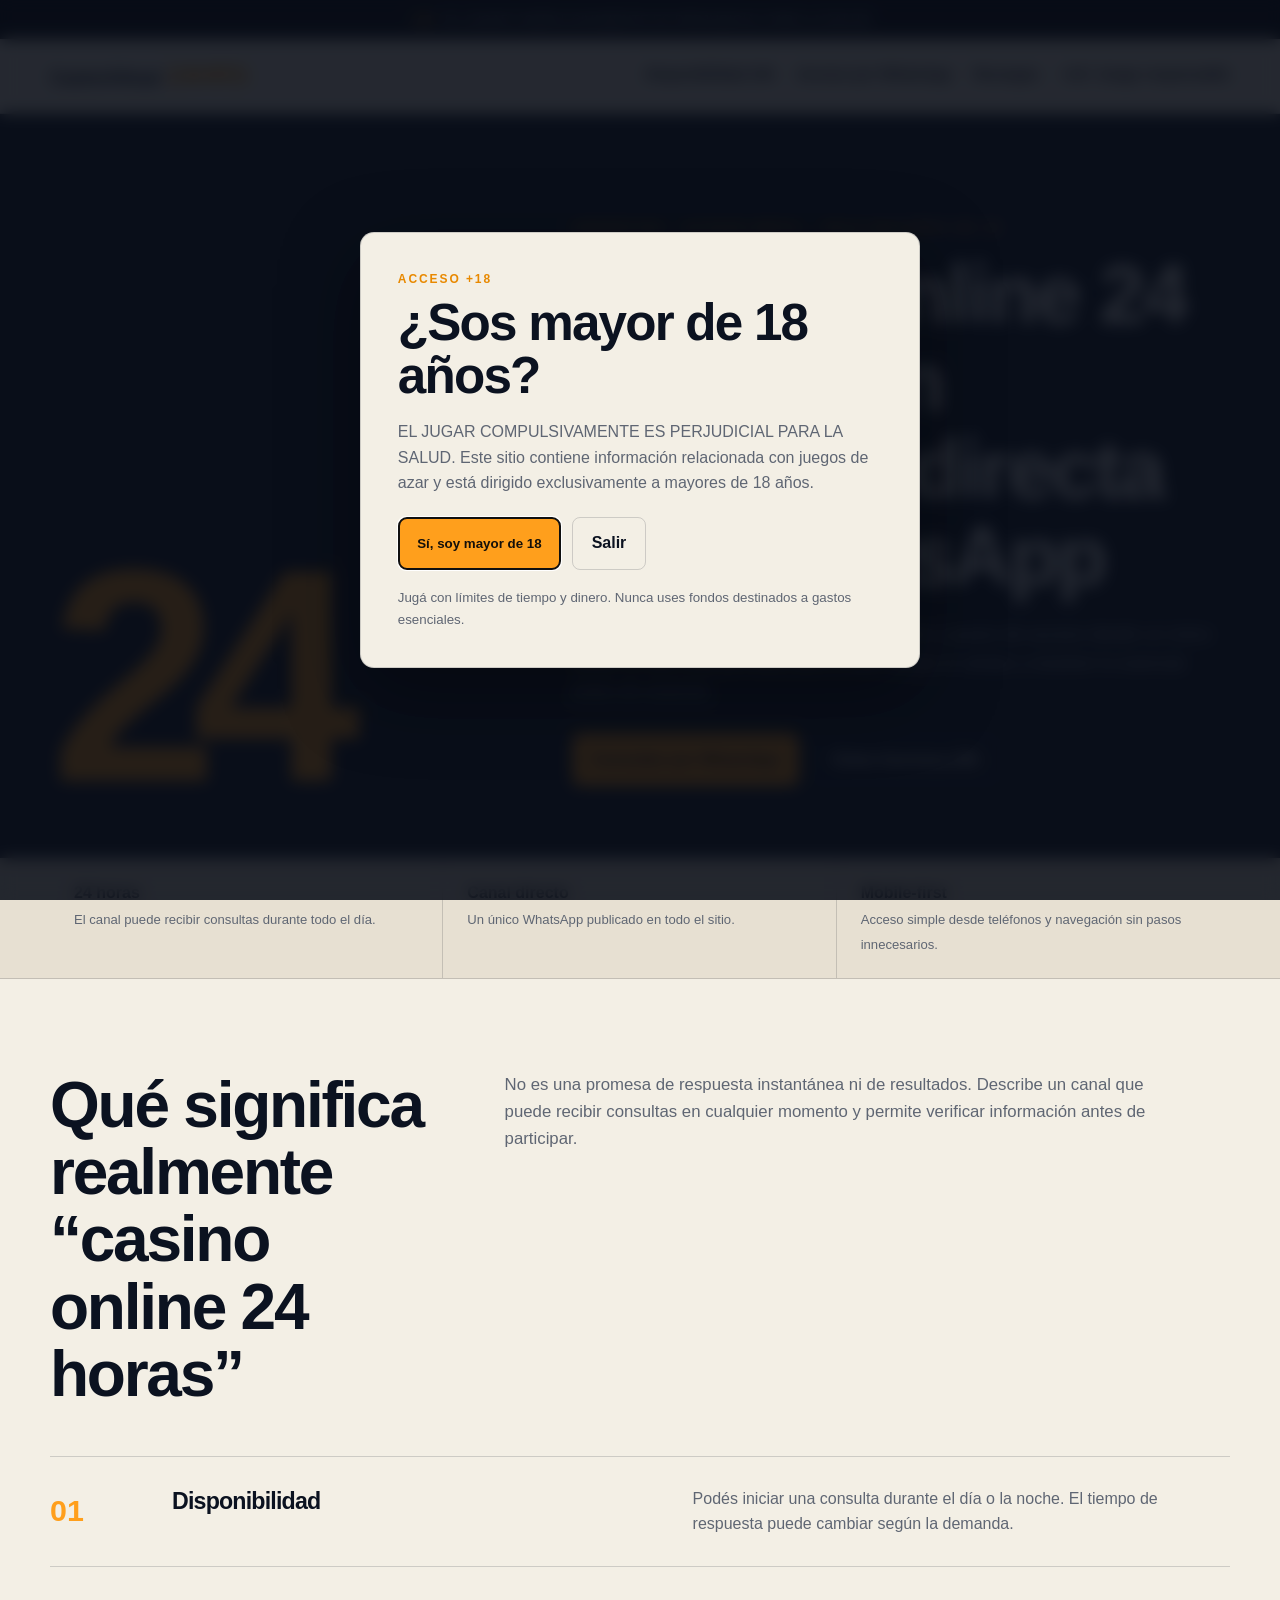
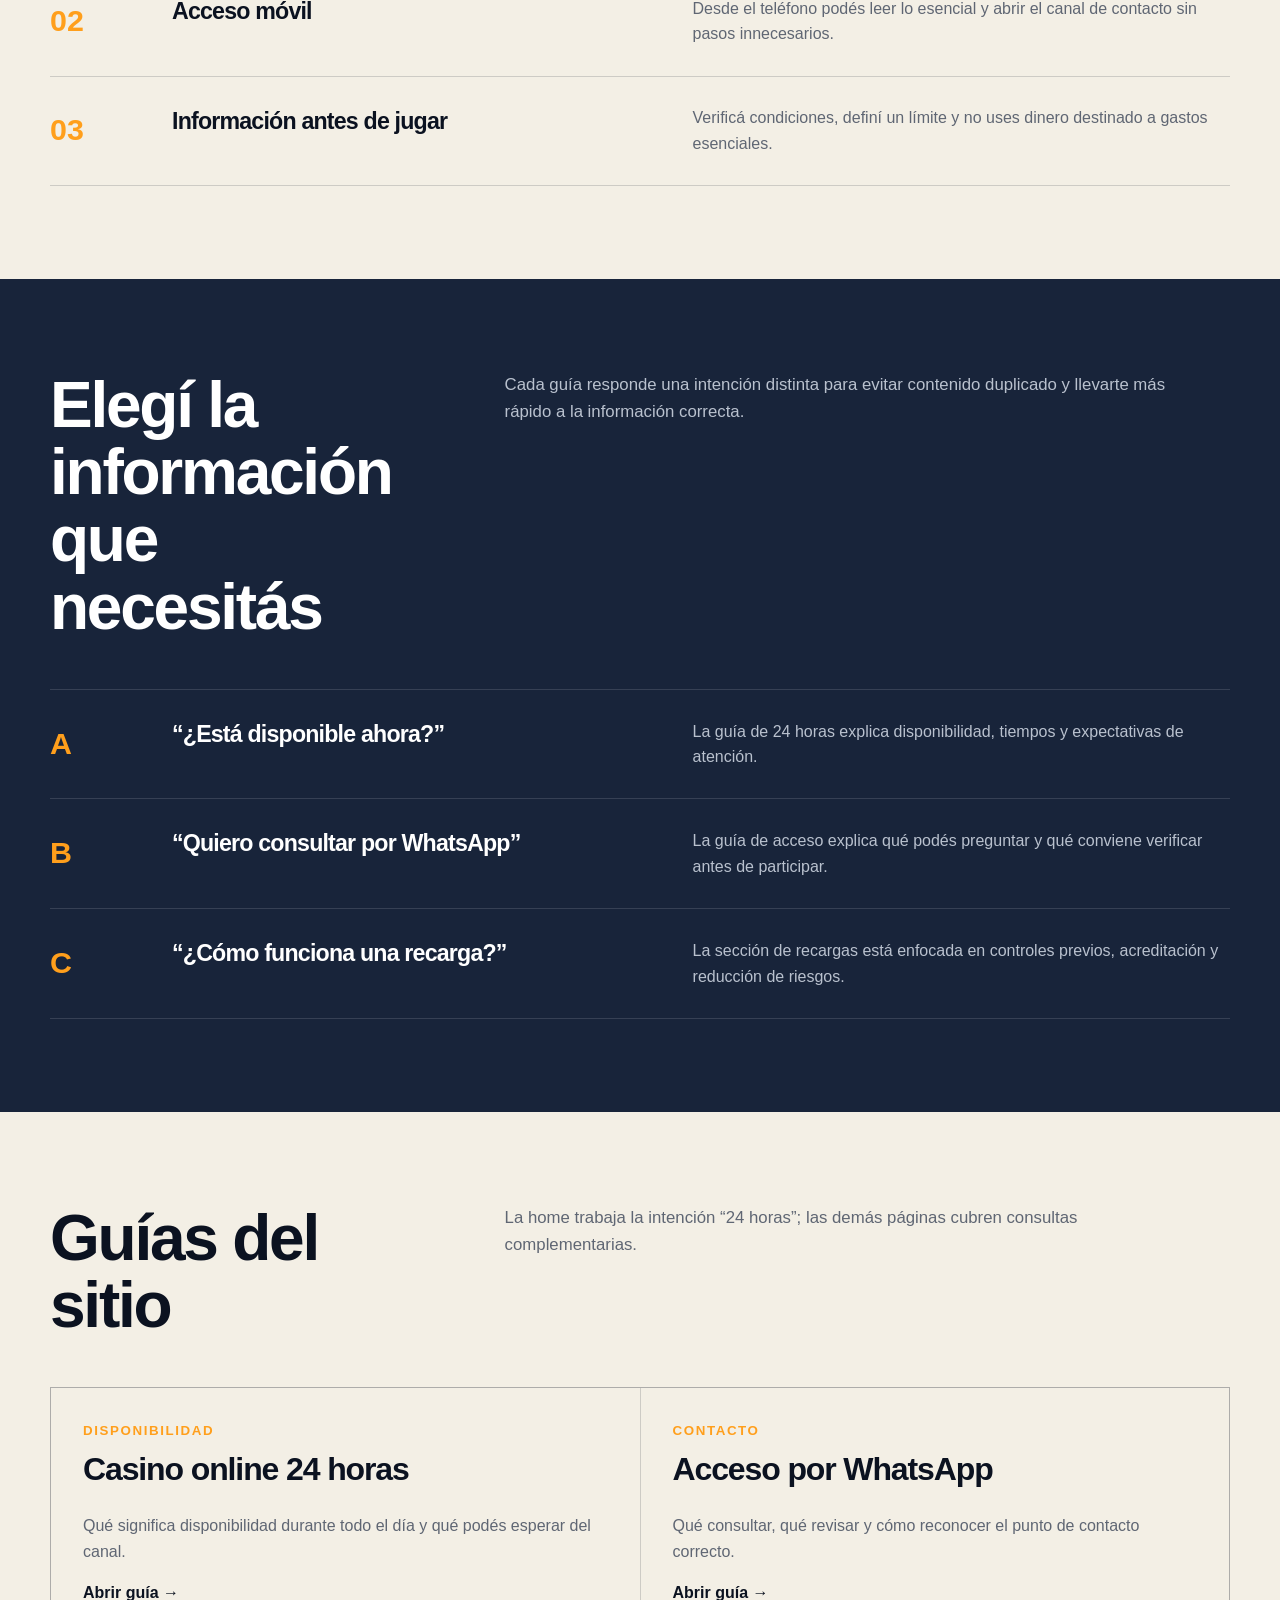
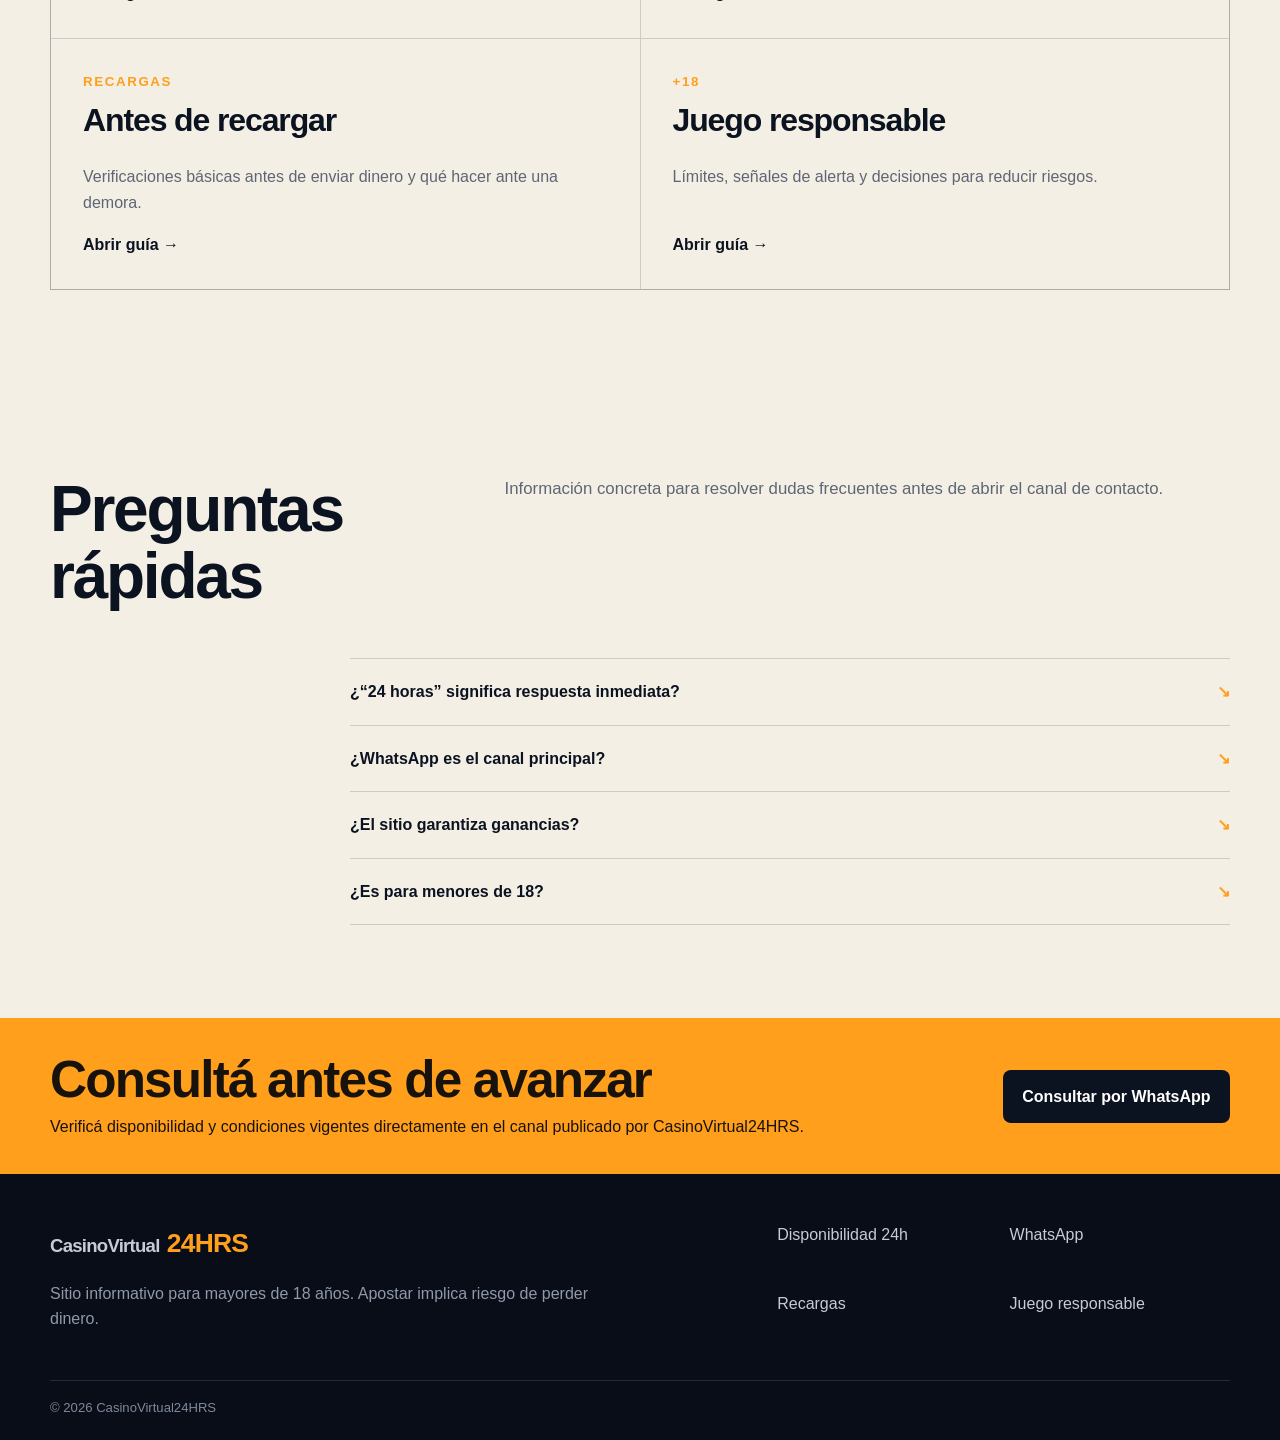
==== commit 9c2fdbc3: "Improve homepage SEO and WhatsApp conversion path" ====
--- a/index.html
+++ b/index.html
@@ -4,20 +4,22 @@
   <meta charset="utf-8">
   <meta name="viewport" content="width=device-width,initial-scale=1">
   <title>Casino Online 24 Horas en Argentina | CasinoVirtual24HRS</title>
-  <meta name="description" content="CasinoVirtual24HRS: guía para mayores de 18 sobre casino online 24 horas en Argentina, acceso móvil, consultas por WhatsApp y recargas.">
+  <meta name="description" content="CasinoVirtual24HRS: información para mayores de 18 sobre casino online 24 horas en Argentina, acceso móvil, consultas por WhatsApp y recargas.">
   <meta name="robots" content="index,follow,max-image-preview:large,max-snippet:-1,max-video-preview:-1">
   <meta name="theme-color" content="#111a2b">
   <link rel="canonical" href="https://casinovirtual24hrs.com/">
   <link rel="icon" href="/ganaencasa.webp" type="image/webp">
   <link rel="stylesheet" href="/style.css">
+  <link rel="preconnect" href="https://wa.me">
   <meta property="og:locale" content="es_AR">
   <meta property="og:type" content="website">
   <meta property="og:site_name" content="CasinoVirtual24HRS">
   <meta property="og:title" content="Casino Online 24 Horas en Argentina | CasinoVirtual24HRS">
-  <meta property="og:description" content="Disponibilidad 24 horas, acceso móvil, WhatsApp y recargas. Solo +18.">
+  <meta property="og:description" content="Disponibilidad 24 horas para consultas, acceso móvil, WhatsApp y recargas. Solo +18.">
   <meta property="og:url" content="https://casinovirtual24hrs.com/">
   <meta property="og:image" content="https://casinovirtual24hrs.com/jokers-jewels.webp">
-  <script type="application/ld+json">{"@context":"https://schema.org","@type":"WebSite","name":"CasinoVirtual24HRS","url":"https://casinovirtual24hrs.com/","inLanguage":"es-AR","description":"Guía para mayores de 18 sobre casino online 24 horas, acceso móvil, WhatsApp y recargas."}</script>
+  <meta name="twitter:card" content="summary_large_image">
+  <script type="application/ld+json">{"@context":"https://schema.org","@graph":[{"@type":"WebSite","name":"CasinoVirtual24HRS","url":"https://casinovirtual24hrs.com/","inLanguage":"es-AR","description":"Información para mayores de 18 sobre casino online 24 horas, acceso móvil, WhatsApp y recargas."},{"@type":"FAQPage","mainEntity":[{"@type":"Question","name":"¿24 horas significa respuesta inmediata?","acceptedAnswer":{"@type":"Answer","text":"No. El canal puede recibir consultas todo el día, pero el tiempo de respuesta puede variar."}},{"@type":"Question","name":"¿WhatsApp es el canal principal?","acceptedAnswer":{"@type":"Answer","text":"Sí. El sitio concentra el contacto en un único acceso visible."}},{"@type":"Question","name":"¿El sitio garantiza ganancias?","acceptedAnswer":{"@type":"Answer","text":"No. Los juegos de azar implican riesgo y se puede perder el dinero apostado."}},{"@type":"Question","name":"¿El sitio es para menores de 18 años?","acceptedAnswer":{"@type":"Answer","text":"No. CasinoVirtual24HRS está dirigido exclusivamente a mayores de 18 años."}}]}]}</script>
 </head>
 <body>
   <div class="risk-ribbon"><strong>+18</strong> · Jugar implica riesgo de perder dinero. Usá límites de tiempo y dinero.</div>
@@ -40,10 +42,10 @@
         <div class="hero-number" aria-hidden="true">24</div>
         <div class="hero-copy">
           <p class="kicker">Argentina · Acceso móvil · Solo mayores de 18</p>
-          <h1>Casino online 24 horas, pensado para entrar desde el celular</h1>
-          <p>CasinoVirtual24HRS se centra en una sola idea: explicar de forma directa qué significa tener un canal disponible durante todo el día, cómo consultar por WhatsApp y qué revisar antes de una recarga.</p>
+          <h1>Casino online 24 horas con consulta directa por WhatsApp</h1>
+          <p>Consultá disponibilidad, condiciones vigentes y pasos de acceso desde un único canal. El sitio está pensado para entrar desde el celular y resolver lo esencial antes de avanzar.</p>
           <div class="hero-actions">
-            <a class="button button-primary js-whatsapp" href="https://wa.me/5492975815752" target="_blank" rel="noopener noreferrer" data-message="Hola, llegué desde CasinoVirtual24HRS y quiero consultar disponibilidad.">Consultar disponibilidad</a>
+            <a class="button button-primary js-whatsapp" href="https://wa.me/5492975815752" target="_blank" rel="noopener noreferrer" data-message="Hola, llegué desde CasinoVirtual24HRS y quiero consultar disponibilidad y condiciones vigentes.">Consultar por WhatsApp</a>
             <a class="button button-outline" href="/casino-online-24-horas">Cómo funciona 24h</a>
           </div>
         </div>
@@ -53,8 +55,8 @@
     <section class="quick-facts">
       <div class="container facts-grid">
         <div class="fact"><b>24 horas</b><span>El canal puede recibir consultas durante todo el día.</span></div>
-        <div class="fact"><b>Mobile-first</b><span>La navegación y los accesos priorizan teléfonos.</span></div>
-        <div class="fact"><b>WhatsApp</b><span>Un único punto de contacto visible para consultas.</span></div>
+        <div class="fact"><b>Canal directo</b><span>Un único WhatsApp publicado en todo el sitio.</span></div>
+        <div class="fact"><b>Mobile-first</b><span>Acceso simple desde teléfonos y navegación sin pasos innecesarios.</span></div>
       </div>
     </section>
 
@@ -62,11 +64,11 @@
       <div class="container">
         <div class="section-head">
           <h2>Qué significa realmente “casino online 24 horas”</h2>
-          <p>No es una promesa de respuesta instantánea ni de resultados. Es una forma de describir un canal que puede recibir consultas en cualquier momento. Esta web pone esa intención primero y deja WhatsApp y recargas como temas secundarios.</p>
+          <p>No es una promesa de respuesta instantánea ni de resultados. Describe un canal que puede recibir consultas en cualquier momento y permite verificar información antes de participar.</p>
         </div>
         <div class="editorial-list">
           <div class="editorial-row"><div class="num">01</div><h3>Disponibilidad</h3><p>Podés iniciar una consulta durante el día o la noche. El tiempo de respuesta puede cambiar según la demanda.</p></div>
-          <div class="editorial-row"><div class="num">02</div><h3>Acceso móvil</h3><p>El sitio evita pasos innecesarios para que desde el teléfono puedas leer lo esencial y abrir el canal de contacto.</p></div>
+          <div class="editorial-row"><div class="num">02</div><h3>Acceso móvil</h3><p>Desde el teléfono podés leer lo esencial y abrir el canal de contacto sin pasos innecesarios.</p></div>
           <div class="editorial-row"><div class="num">03</div><h3>Información antes de jugar</h3><p>Verificá condiciones, definí un límite y no uses dinero destinado a gastos esenciales.</p></div>
         </div>
       </div>
@@ -75,8 +77,8 @@
     <section class="section night">
       <div class="container">
         <div class="section-head">
-          <h2>Consultas frecuentes según la intención</h2>
-          <p>En lugar de repetir la misma landing con pequeñas variaciones, cada guía trabaja un problema distinto. Eso hace que el sitio sea útil por sí mismo y reduce contenido duplicado.</p>
+          <h2>Elegí la información que necesitás</h2>
+          <p>Cada guía responde una intención distinta para evitar contenido duplicado y llevarte más rápido a la información correcta.</p>
         </div>
         <div class="editorial-list">
           <div class="editorial-row"><div class="num">A</div><h3>“¿Está disponible ahora?”</h3><p>La guía de 24 horas explica disponibilidad, tiempos y expectativas de atención.</p></div>
@@ -88,7 +90,7 @@
 
     <section class="section">
       <div class="container">
-        <div class="section-head"><h2>Guías del sitio</h2><p>La home se queda con la intención “24 horas”; las demás páginas cubren consultas complementarias sin competir con el enfoque principal.</p></div>
+        <div class="section-head"><h2>Guías del sitio</h2><p>La home trabaja la intención “24 horas”; las demás páginas cubren consultas complementarias.</p></div>
         <div class="guides">
           <article class="guide"><small>DISPONIBILIDAD</small><h3>Casino online 24 horas</h3><p>Qué significa disponibilidad durante todo el día y qué podés esperar del canal.</p><a href="/casino-online-24-horas">Abrir guía →</a></article>
           <article class="guide"><small>CONTACTO</small><h3>Acceso por WhatsApp</h3><p>Qué consultar, qué revisar y cómo reconocer el punto de contacto correcto.</p><a href="/casino-online-whatsapp">Abrir guía →</a></article>
@@ -100,7 +102,7 @@
 
     <section class="section">
       <div class="container">
-        <div class="section-head"><h2>Preguntas rápidas</h2><p>Información concreta para quien llega desde Google y quiere resolver una duda sin recorrer todo el sitio.</p></div>
+        <div class="section-head"><h2>Preguntas rápidas</h2><p>Información concreta para resolver dudas frecuentes antes de abrir el canal de contacto.</p></div>
         <div class="faq">
           <details><summary>¿“24 horas” significa respuesta inmediata?</summary><p>No. El canal puede recibir consultas todo el día, pero el tiempo de respuesta puede variar.</p></details>
           <details><summary>¿WhatsApp es el canal principal?</summary><p>Sí. El sitio concentra el contacto en un único acceso visible.</p></details>
@@ -110,12 +112,12 @@
       </div>
     </section>
 
-    <section class="contact-band"><div class="container contact-inner"><div><h2>¿Querés consultar disponibilidad?</h2><p>El acceso abre el canal configurado actualmente para CasinoVirtual24HRS.</p></div><a class="button js-whatsapp" href="https://wa.me/5492975815752" target="_blank" rel="noopener noreferrer" data-message="Hola, quiero consultar disponibilidad desde CasinoVirtual24HRS.">Abrir WhatsApp</a></div></section>
+    <section class="contact-band"><div class="container contact-inner"><div><h2>Consultá antes de avanzar</h2><p>Verificá disponibilidad y condiciones vigentes directamente en el canal publicado por CasinoVirtual24HRS.</p></div><a class="button js-whatsapp" href="https://wa.me/5492975815752" target="_blank" rel="noopener noreferrer" data-message="Hola, quiero consultar disponibilidad y condiciones vigentes desde CasinoVirtual24HRS.">Consultar por WhatsApp</a></div></section>
   </main>
 
   <footer class="site-footer"><div class="container footer-grid"><div><a class="brand" href="/"><span>CasinoVirtual</span><strong>24HRS</strong></a><p>Sitio informativo para mayores de 18 años. Apostar implica riesgo de perder dinero.</p></div><nav><a href="/casino-online-24-horas">Disponibilidad 24h</a><a href="/casino-online-whatsapp">WhatsApp</a><a href="/recarga-casino-whatsapp">Recargas</a><a href="/juego-responsable">Juego responsable</a></nav></div><div class="container footer-bottom">© <span id="year">2026</span> CasinoVirtual24HRS</div></footer>
 
-  <div class="mobile-contact"><a class="js-whatsapp" href="https://wa.me/5492975815752" target="_blank" rel="noopener noreferrer" data-message="Hola, llegué desde CasinoVirtual24HRS.">Consultar por WhatsApp</a></div>
+  <div class="mobile-contact"><a class="js-whatsapp" href="https://wa.me/5492975815752" target="_blank" rel="noopener noreferrer" data-message="Hola, llegué desde CasinoVirtual24HRS y quiero consultar disponibilidad y condiciones vigentes.">Consultar por WhatsApp</a></div>
   <script src="/app.js" defer></script>
 </body>
 </html>
--- a/style.css
+++ b/style.css
@@ -1 +1 @@
-:root{--ink:#0b1220;--paper:#f3efe5;--paper2:#e7e0d2;--navy:#111a2b;--navy2:#18243a;--orange:#ff9f1c;--orange2:#e88900;--muted:#5f6673;--white:#fff;--line:rgba(11,18,32,.16)}*{box-sizing:border-box}html{scroll-behavior:smooth}body{margin:0;background:var(--paper);color:var(--ink);font-family:Arial,Helvetica,sans-serif;line-height:1.6}a{color:inherit;text-decoration:none}img{max-width:100%;display:block}.container{width:min(1180px,calc(100% - 2rem));margin:auto}.risk-ribbon{background:#080d17;color:#d8dde8;padding:.55rem 1rem;text-align:center;font-size:.82rem;letter-spacing:.02em}.risk-ribbon strong{color:var(--orange)}.site-header{background:var(--paper);border-bottom:1px solid var(--line);position:sticky;top:0;z-index:30}.header-inner{min-height:74px;display:flex;align-items:center;justify-content:space-between;gap:1.5rem}.brand{display:flex;align-items:baseline;gap:.45rem;font-weight:900;letter-spacing:-.04em;font-size:1.16rem}.brand strong{font-size:1.65rem;color:var(--orange)}.main-nav{display:flex;gap:1.35rem;font-size:.91rem;font-weight:700}.main-nav a{border-bottom:2px solid transparent;padding:.35rem 0}.main-nav a:hover{border-color:var(--orange)}.menu-toggle{display:none;background:var(--ink);color:white;border:0;border-radius:8px;padding:.6rem .8rem}.hero{background:var(--navy);color:white;padding:5.8rem 0 4.5rem;overflow:hidden}.hero-grid{display:grid;grid-template-columns:.82fr 1.18fr;gap:4rem;align-items:end}.hero-number{font-size:clamp(8rem,24vw,19rem);font-weight:900;line-height:.72;letter-spacing:-.09em;color:var(--orange);user-select:none}.kicker{font-size:.78rem;letter-spacing:.18em;font-weight:800;text-transform:uppercase;color:var(--orange)}h1,h2,h3{line-height:1.05;letter-spacing:-.035em}.hero h1{font-size:clamp(3rem,6.5vw,6.4rem);margin:.6rem 0 1.2rem;max-width:830px}.hero-copy>p:not(.kicker){font-size:1.12rem;max-width:760px;color:#c9d0dc}.hero-actions{display:flex;flex-wrap:wrap;gap:.8rem;margin-top:1.7rem}.button{display:inline-flex;align-items:center;justify-content:center;min-height:50px;padding:.8rem 1.15rem;border-radius:8px;font-weight:800;border:1px solid transparent}.button-primary{background:var(--orange);color:#14100a}.button-primary:hover{background:var(--orange2)}.button-outline{border-color:#667087;color:white}.button-outline:hover{background:#202d46}.quick-facts{background:var(--paper2);border-bottom:1px solid var(--line)}.facts-grid{display:grid;grid-template-columns:repeat(3,1fr)}.fact{padding:1.35rem 1.5rem;border-right:1px solid var(--line)}.fact:last-child{border-right:0}.fact b{display:block;font-size:1rem}.fact span{font-size:.82rem;color:var(--muted)}.section{padding:5.8rem 0}.section-head{display:grid;grid-template-columns:.7fr 1.3fr;gap:4rem;margin-bottom:3rem}.section-head h2{font-size:clamp(2.6rem,5vw,4.8rem);margin:0}.section-head p{font-size:1.05rem;color:var(--muted);max-width:680px;margin:0}.editorial-list{border-top:1px solid var(--line)}.editorial-row{display:grid;grid-template-columns:90px 1fr 1.1fr;gap:2rem;padding:1.8rem 0;border-bottom:1px solid var(--line);align-items:start}.editorial-row .num{font-size:1.9rem;font-weight:900;color:var(--orange)}.editorial-row h3{font-size:1.45rem;margin:.2rem 0}.editorial-row p{margin:0;color:var(--muted)}.night{background:var(--navy2);color:white}.night .section-head p,.night .editorial-row p{color:#b9c1ce}.night .editorial-list,.night .editorial-row{border-color:rgba(255,255,255,.13)}.guides{display:grid;grid-template-columns:1fr 1fr;gap:1px;background:var(--line);border:1px solid var(--line)}.guide{background:var(--paper);padding:2rem;min-height:230px;display:flex;flex-direction:column}.guide small{font-weight:900;letter-spacing:.12em;color:var(--orange)}.guide h3{font-size:2rem;margin:.7rem 0}.guide p{color:var(--muted)}.guide a{margin-top:auto;font-weight:900}.guide a:hover{color:var(--orange2)}.faq{max-width:880px;margin-left:auto}.faq details{border-top:1px solid var(--line)}.faq details:last-child{border-bottom:1px solid var(--line)}.faq summary{cursor:pointer;padding:1.25rem 0;font-weight:900;list-style:none}.faq summary:after{content:"↘";float:right;color:var(--orange)}.faq p{color:var(--muted);margin:0 0 1.3rem}.contact-band{background:var(--orange);color:#17120c;padding:2.2rem 0}.contact-inner{display:flex;align-items:center;justify-content:space-between;gap:2rem}.contact-inner h2{font-size:clamp(2rem,4vw,3.5rem);margin:0}.contact-inner p{margin:.4rem 0 0}.contact-band .button{background:var(--ink);color:white}.site-footer{background:#080d17;color:#c6ccd6;padding:3rem 0 1.4rem}.footer-grid{display:grid;grid-template-columns:1.2fr .8fr;gap:3rem}.footer-grid nav{display:grid;grid-template-columns:1fr 1fr;gap:.75rem}.footer-grid p{max-width:540px;color:#8f99aa}.footer-bottom{border-top:1px solid rgba(255,255,255,.12);margin-top:2rem;padding-top:1rem;font-size:.82rem;color:#7e899b}.mobile-contact{display:none}.article-hero{background:var(--navy);color:white;padding:4.8rem 0 3rem}.article-hero .container,.article-body .container{max-width:900px}.breadcrumbs{font-size:.84rem;color:#aeb7c5}.article-hero h1{font-size:clamp(2.8rem,6vw,5.4rem);margin:.8rem 0 1rem}.article-hero p{color:#c7cfdb;font-size:1.08rem;max-width:760px}.article-body{padding:4rem 0 6rem}.article-body h2{font-size:2rem;margin:2.7rem 0 .8rem}.article-body p,.article-body li{color:#4e5663}.article-body .note{background:#fff4df;border-left:5px solid var(--orange);padding:1.15rem 1.25rem;margin:2rem 0}.article-links{display:grid;grid-template-columns:1fr 1fr;gap:1rem;margin-top:2.5rem}.article-links a{border:1px solid var(--line);padding:1.2rem;background:#fff}.article-links a:hover{border-color:var(--orange)}@media(max-width:900px){.menu-toggle{display:block}.main-nav{display:none;position:absolute;top:74px;left:1rem;right:1rem;flex-direction:column;background:var(--paper);border:1px solid var(--line);padding:1rem;box-shadow:0 15px 40px rgba(0,0,0,.12)}.main-nav.is-open{display:flex}.hero-grid{grid-template-columns:1fr;gap:2rem}.hero-number{font-size:10rem}.section-head{grid-template-columns:1fr;gap:1.2rem}.editorial-row{grid-template-columns:60px 1fr}.editorial-row p{grid-column:2}.guides{grid-template-columns:1fr}.contact-inner{align-items:flex-start;flex-direction:column}.footer-grid{grid-template-columns:1fr}}@media(max-width:640px){body{padding-bottom:66px}.container{width:min(100% - 1.2rem,1180px)}.hero{padding:3.8rem 0 3.3rem}.hero-number{font-size:8rem}.hero h1{font-size:clamp(2.65rem,14vw,4.4rem)}.facts-grid{grid-template-columns:1fr}.fact{border-right:0;border-bottom:1px solid var(--line)}.section{padding:4rem 0}.editorial-row{grid-template-columns:44px 1fr;gap:1rem}.footer-grid nav,.article-links{grid-template-columns:1fr}.mobile-contact{display:flex;position:fixed;left:0;right:0;bottom:0;z-index:50;background:#111a2b;padding:.55rem .7rem;border-top:1px solid rgba(255,255,255,.12)}.mobile-contact a{width:100%;background:var(--orange);color:#17120c;text-align:center;padding:.72rem;border-radius:7px;font-weight:900}}@media(prefers-reduced-motion:reduce){*{scroll-behavior:auto!important;transition:none!important}}+:root{--ink:#0b1220;--paper:#f3efe5;--paper2:#e7e0d2;--navy:#111a2b;--navy2:#18243a;--orange:#ff9f1c;--orange2:#e88900;--muted:#5f6673;--white:#fff;--line:rgba(11,18,32,.16)}*{box-sizing:border-box}html{scroll-behavior:smooth}body{margin:0;background:var(--paper);color:var(--ink);font-family:Arial,Helvetica,sans-serif;line-height:1.6}body.gate-open{overflow:hidden}a{color:inherit;text-decoration:none}img{max-width:100%;display:block}.container{width:min(1180px,calc(100% - 2rem));margin:auto}.risk-ribbon{background:#080d17;color:#d8dde8;padding:.55rem 1rem;text-align:center;font-size:.82rem;letter-spacing:.02em}.risk-ribbon strong{color:var(--orange)}.site-header{background:var(--paper);border-bottom:1px solid var(--line);position:sticky;top:0;z-index:30}.header-inner{min-height:74px;display:flex;align-items:center;justify-content:space-between;gap:1.5rem}.brand{display:flex;align-items:baseline;gap:.45rem;font-weight:900;letter-spacing:-.04em;font-size:1.16rem}.brand strong{font-size:1.65rem;color:var(--orange)}.main-nav{display:flex;gap:1.35rem;font-size:.91rem;font-weight:700}.main-nav a{border-bottom:2px solid transparent;padding:.35rem 0}.main-nav a:hover{border-color:var(--orange)}.menu-toggle{display:none;background:var(--ink);color:white;border:0;border-radius:8px;padding:.6rem .8rem}.hero{background:var(--navy);color:white;padding:5.8rem 0 4.5rem;overflow:hidden}.hero-grid{display:grid;grid-template-columns:.82fr 1.18fr;gap:4rem;align-items:end}.hero-number{font-size:clamp(8rem,24vw,19rem);font-weight:900;line-height:.72;letter-spacing:-.09em;color:var(--orange);user-select:none}.kicker{font-size:.78rem;letter-spacing:.18em;font-weight:800;text-transform:uppercase;color:var(--orange)}h1,h2,h3{line-height:1.05;letter-spacing:-.035em}.hero h1{font-size:clamp(3rem,6.5vw,6.4rem);margin:.6rem 0 1.2rem;max-width:830px}.hero-copy>p:not(.kicker){font-size:1.12rem;max-width:760px;color:#c9d0dc}.hero-actions{display:flex;flex-wrap:wrap;gap:.8rem;margin-top:1.7rem}.button{display:inline-flex;align-items:center;justify-content:center;min-height:50px;padding:.8rem 1.15rem;border-radius:8px;font-weight:800;border:1px solid transparent;cursor:pointer}.button-primary{background:var(--orange);color:#14100a}.button-primary:hover{background:var(--orange2)}.button-outline{border-color:#667087;color:white}.button-outline:hover{background:#202d46}.quick-facts{background:var(--paper2);border-bottom:1px solid var(--line)}.facts-grid{display:grid;grid-template-columns:repeat(3,1fr)}.fact{padding:1.35rem 1.5rem;border-right:1px solid var(--line)}.fact:last-child{border-right:0}.fact b{display:block;font-size:1rem}.fact span{font-size:.82rem;color:var(--muted)}.section{padding:5.8rem 0}.section-head{display:grid;grid-template-columns:.7fr 1.3fr;gap:4rem;margin-bottom:3rem}.section-head h2{font-size:clamp(2.6rem,5vw,4.8rem);margin:0}.section-head p{font-size:1.05rem;color:var(--muted);max-width:680px;margin:0}.editorial-list{border-top:1px solid var(--line)}.editorial-row{display:grid;grid-template-columns:90px 1fr 1.1fr;gap:2rem;padding:1.8rem 0;border-bottom:1px solid var(--line);align-items:start}.editorial-row .num{font-size:1.9rem;font-weight:900;color:var(--orange)}.editorial-row h3{font-size:1.45rem;margin:.2rem 0}.editorial-row p{margin:0;color:var(--muted)}.night{background:var(--navy2);color:white}.night .section-head p,.night .editorial-row p{color:#b9c1ce}.night .editorial-list,.night .editorial-row{border-color:rgba(255,255,255,.13)}.guides{display:grid;grid-template-columns:1fr 1fr;gap:1px;background:var(--line);border:1px solid var(--line)}.guide{background:var(--paper);padding:2rem;min-height:230px;display:flex;flex-direction:column}.guide small{font-weight:900;letter-spacing:.12em;color:var(--orange)}.guide h3{font-size:2rem;margin:.7rem 0}.guide p{color:var(--muted)}.guide a{margin-top:auto;font-weight:900}.guide a:hover{color:var(--orange2)}.faq{max-width:880px;margin-left:auto}.faq details{border-top:1px solid var(--line)}.faq details:last-child{border-bottom:1px solid var(--line)}.faq summary{cursor:pointer;padding:1.25rem 0;font-weight:900;list-style:none}.faq summary:after{content:"↘";float:right;color:var(--orange)}.faq p{color:var(--muted);margin:0 0 1.3rem}.contact-band{background:var(--orange);color:#17120c;padding:2.2rem 0}.contact-inner{display:flex;align-items:center;justify-content:space-between;gap:2rem}.contact-inner h2{font-size:clamp(2rem,4vw,3.5rem);margin:0}.contact-inner p{margin:.4rem 0 0}.contact-band .button{background:var(--ink);color:white}.site-footer{background:#080d17;color:#c6ccd6;padding:3rem 0 1.4rem}.footer-grid{display:grid;grid-template-columns:1.2fr .8fr;gap:3rem}.footer-grid nav{display:grid;grid-template-columns:1fr 1fr;gap:.75rem}.footer-grid p{max-width:540px;color:#8f99aa}.footer-bottom{border-top:1px solid rgba(255,255,255,.12);margin-top:2rem;padding-top:1rem;font-size:.82rem;color:#7e899b}.mobile-contact{display:none}.article-hero{background:var(--navy);color:white;padding:4.8rem 0 3rem}.article-hero .container,.article-body .container{max-width:900px}.breadcrumbs{font-size:.84rem;color:#aeb7c5}.article-hero h1{font-size:clamp(2.8rem,6vw,5.4rem);margin:.8rem 0 1rem}.article-hero p{color:#c7cfdb;font-size:1.08rem;max-width:760px}.article-body{padding:4rem 0 6rem}.article-body h2{font-size:2rem;margin:2.7rem 0 .8rem}.article-body p,.article-body li{color:#4e5663}.article-body .note{background:#fff4df;border-left:5px solid var(--orange);padding:1.15rem 1.25rem;margin:2rem 0}.article-links{display:grid;grid-template-columns:1fr 1fr;gap:1rem;margin-top:2.5rem}.article-links a{border:1px solid var(--line);padding:1.2rem;background:#fff}.article-links a:hover{border-color:var(--orange)}.age-gate[hidden]{display:none}.age-gate{position:fixed;inset:0;z-index:1000;display:grid;place-items:center;padding:1rem;background:rgba(8,13,23,.88);backdrop-filter:blur(8px)}.age-dialog{width:min(560px,100%);background:var(--paper);border:1px solid var(--line);border-radius:14px;padding:clamp(1.4rem,4vw,2.3rem);box-shadow:0 24px 80px rgba(0,0,0,.38)}.age-dialog h2{font-size:clamp(2rem,6vw,3.2rem);margin:.4rem 0 1rem}.age-dialog p{color:var(--muted)}.age-dialog small{display:block;margin-top:1.1rem;color:var(--muted)}.age-kicker{font-size:.75rem!important;letter-spacing:.16em;font-weight:900;color:var(--orange2)!important;margin:0}.age-actions{display:flex;flex-wrap:wrap;gap:.7rem;margin-top:1.3rem}.age-exit{background:transparent;border-color:var(--line);color:var(--ink)}.age-exit:hover{border-color:var(--orange2)}@media(max-width:900px){.menu-toggle{display:block}.main-nav{display:none;position:absolute;top:74px;left:1rem;right:1rem;flex-direction:column;background:var(--paper);border:1px solid var(--line);padding:1rem;box-shadow:0 15px 40px rgba(0,0,0,.12)}.main-nav.is-open{display:flex}.hero-grid{grid-template-columns:1fr;gap:2rem}.hero-number{font-size:10rem}.section-head{grid-template-columns:1fr;gap:1.2rem}.editorial-row{grid-template-columns:60px 1fr}.editorial-row p{grid-column:2}.guides{grid-template-columns:1fr}.contact-inner{align-items:flex-start;flex-direction:column}.footer-grid{grid-template-columns:1fr}}@media(max-width:640px){body{padding-bottom:66px}.container{width:min(100% - 1.2rem,1180px)}.hero{padding:3.8rem 0 3.3rem}.hero-number{font-size:8rem}.hero h1{font-size:clamp(2.65rem,14vw,4.4rem)}.facts-grid{grid-template-columns:1fr}.fact{border-right:0;border-bottom:1px solid var(--line)}.section{padding:4rem 0}.editorial-row{grid-template-columns:44px 1fr;gap:1rem}.footer-grid nav,.article-links{grid-template-columns:1fr}.mobile-contact{display:flex;position:fixed;left:0;right:0;bottom:0;z-index:50;background:#111a2b;padding:.55rem .7rem;border-top:1px solid rgba(255,255,255,.12)}.mobile-contact a{width:100%;background:var(--orange);color:#17120c;text-align:center;padding:.72rem;border-radius:7px;font-weight:900}.age-actions{display:grid}.age-actions .button{width:100%}}@media(prefers-reduced-motion:reduce){*{scroll-behavior:auto!important;transition:none!important}}
